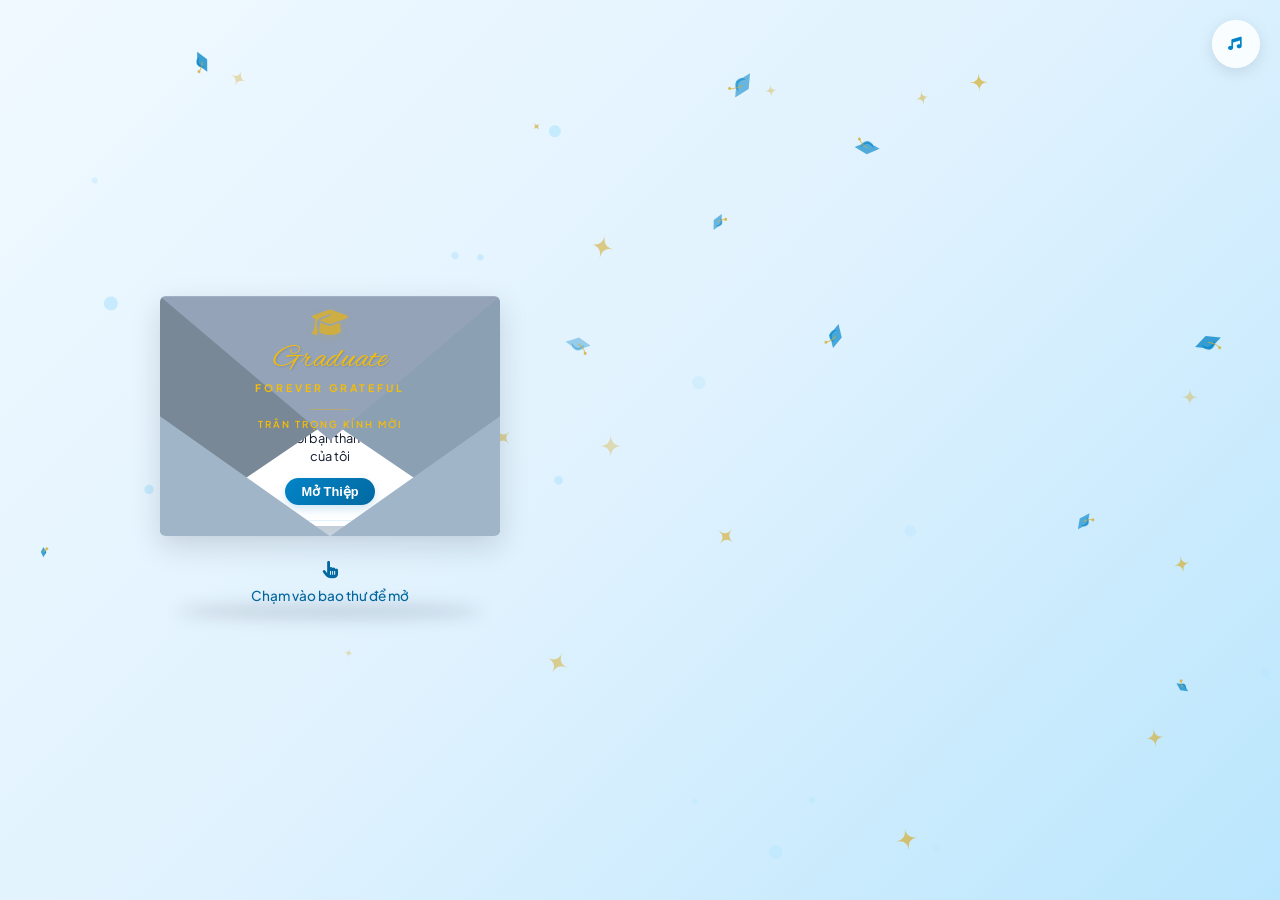
==== index.html @ 1d303fcc "cmt" ====
<!doctype html>
<html lang="vi">
  <head>
    <meta charset="UTF-8" />
    <meta name="viewport" content="width=device-width, initial-scale=1.0" />
    <title>Thiệp Mời Lễ Tốt Nghiệp Đại Học</title>
    <meta
      name="description"
      content="Thiệp mời điện tử tham dự Lễ Tốt Nghiệp Đại Học đầy sang trọng và ý nghĩa. Rất hân hạnh được đón tiếp bạn!"
    />
    <!-- Google Fonts -->
    <link rel="preconnect" href="https://fonts.googleapis.com" />
    <link rel="preconnect" href="https://fonts.gstatic.com" crossorigin />
    <link
      href="https://fonts.googleapis.com/css2?family=Playfair+Display:ital,wght@0,400..900;1,400..900&family=Plus+Jakarta+Sans:ital,wght@0,200..800;1,200..800&family=Alex+Brush&display=swap"
      rel="stylesheet"
    />
    <!-- FontAwesome for icons -->
    <link
      rel="stylesheet"
      href="https://cdnjs.cloudflare.com/ajax/libs/font-awesome/6.4.0/css/all.min.css"
    />
    <!-- Custom CSS -->
    <link rel="stylesheet" href="styles.css" />
  </head>
  <body>
    <!-- Background Canvas for Particles -->
    <canvas id="particle-canvas"></canvas>

    <!-- Background Music Synth Controller -->
    <button id="music-toggle" aria-label="Bật/Tắt âm nhạc" class="music-btn">
      <i class="fa-solid fa-music"></i>
      <span class="music-wave">
        <span></span>
        <span></span>
        <span></span>
      </span>
    </button>

    <!-- Main Container -->
    <main class="app-container">
      <!-- SECTION 1: Interactive Envelope -->
      <section id="envelope-section" class="envelope-wrapper">
        <div class="envelope-container" id="envelope">
          <div class="envelope">
            <div class="flap top-flap"></div>
            <div class="flap left-flap"></div>
            <div class="flap right-flap"></div>
            <div class="pocket"></div>

            <!-- Front Cover text visible when closed -->
            <div class="envelope-front-cover">
              <div class="front-logo">
                <i class="fa-solid fa-graduation-cap gold-accent"></i>
              </div>
              <h2 class="front-title">Graduate</h2>
              <p class="front-subtitle">FOREVER GRATEFUL</p>
              <div class="front-line"></div>
              <span class="front-invite">TRÂN TRỌNG KÍNH MỜI</span>
            </div>

            <!-- The Mini Invitation Card inside envelope -->
            <div class="letter" id="letter">
              <div class="letter-border"></div>
              <div class="letter-content">
                <div class="cap-icon-wrapper">
                  <i class="fa-solid fa-graduation-cap gold-accent"></i>
                </div>
                <h2>THƯ MỜI</h2>
                <p class="sub-title">Lễ Tốt Nghiệp Đại Học</p>
                <div class="divider">
                  <span class="dot"></span>
                  <span class="line"></span>
                  <span class="dot"></span>
                </div>
                <p class="invitee-text">
                  Trân trọng kính mời bạn tham dự lễ tốt nghiệp của tôi
                </p>
                <button class="open-card-btn" id="trigger-open-btn">
                  Mở Thiệp
                </button>
              </div>
            </div>
          </div>
          <!-- Interactive Instruction Shadow -->
          <div class="envelope-shadow"></div>
          <div class="click-instruction">
            <i class="fa-solid fa-hand-pointer"></i>
            <span>Chạm vào bao thư để mở</span>
          </div>
        </div>
      </section>

      <section id="invitation-card-section" class="card-section-hidden">
        <div class="card-container">
          <!-- Decorative Waving Sashes -->
          <!-- <canvas class="sash sash-left" id="sash-left-canvas"></canvas>
          <canvas class="sash sash-right" id="sash-right-canvas"></canvas> -->
          <!-- University Logos -->
          <div class="card-logos">
            <img
              src="image/snhu.png"
              alt="SNHU Logo"
              class="card-logo logo-left"
            />
            <img
              src="image/ulislogo.png"
              alt="ULIS Logo"
              class="card-logo logo-right"
            />
          </div>
          <!-- Floral/Gold Border Top -->
          <div class="card-top-decorator">
            <svg viewBox="0 0 100 20" class="gold-svg">
              <path
                d="M 0 10 Q 25 20, 50 10 T 100 10"
                fill="none"
                stroke="currentColor"
                stroke-width="0.5"
              />
              <path
                d="M 10 10 Q 25 0, 40 10 T 70 10"
                fill="none"
                stroke="currentColor"
                stroke-width="0.25"
              />
              <circle cx="50" cy="10" r="1.5" fill="currentColor" />
            </svg>
          </div>

          <!-- Invitation Header -->
          <header class="card-header">
            <div class="badge">GRADUATION</div>
            <h1 class="main-heading">Lễ Tốt Nghiệp</h1>
            <p class="graduation-year">Niên khóa 2021 - 2026</p>
            <div class="ornament">
              <i class="fa-solid fa-leaf left-leaf"></i>
              <i class="fa-solid fa-graduation-cap cap-center"></i>
              <i class="fa-solid fa-leaf right-leaf"></i>
            </div>
          </header>

          <!-- Graduate Info -->
          <div class="graduate-info">
            <p class="invite-label">
              Trân trọng kính mời quý khách tới dự buổi lễ tốt nghiệp của
            </p>
            <h2 class="graduate-name">Nguyễn Minh Huyền</h2>
            <p class="degree-title">
              Bachelor of Science Economics and Finance
            </p>
            <p class="university-name">Trường Đại Học Ngoại Ngữ</p>
          </div>

          <!-- Event Details (Date & Location) -->
          <div class="event-details">
            <div class="detail-block date-block">
              <div class="icon-circle">
                <i class="fa-regular fa-calendar-days"></i>
              </div>
              <h3>THỜI GIAN</h3>
              <p class="highlight-text">13:00 | Thứ Năm</p>
              <p class="date-detail">Ngày 30 tháng 07 năm 2026</p>
            </div>

            <div class="detail-divider"></div>

            <div class="detail-block venue-block">
              <div class="icon-circle">
                <i class="fa-solid fa-location-dot"></i>
              </div>
              <h3>ĐỊA ĐIỂM</h3>
              <p class="highlight-text">Hội Trường Nguyễn Văn Đạo</p>
              <p class="venue-detail">144 Xuân Thủy, Cầu Giấy, Hà Nội</p>
              <a
                href="https://www.google.com/maps/place/144+%C4%90.+Xu%C3%A2n+Th%E1%BB%A7y,+C%E1%BA%A7u+Gi%E1%BA%A5y,+H%C3%A0+N%E1%BB%99i+10000,+Vi%E1%BB%87t+Nam/@21.0373463,105.7797211,17z/data=!3m1!4b1!4m6!3m5!1s0x3135ab35545aecc5:0x8555da9df4b5483d!8m2!3d21.0373413!4d105.782296!16s%2Fg%2F11lmph4c5c?entry=ttu&g_ep=EgoyMDI2MDcxNC4wIKXMDSoASAFQAw%3D%3D"
                target="_blank"
                rel="noopener noreferrer"
                class="map-link"
              >
                <i class="fa-solid fa-map-location-dot"></i> Xem Bản Đồ
              </a>
            </div>
          </div>

          <!-- Countdown Timer -->
          <div class="countdown-container">
            <h3>SỰ KIỆN SẼ DIỄN RA TRONG</h3>
            <div class="timer" id="countdown-timer">
              <div class="timer-segment">
                <span class="number" id="days">00</span>
                <span class="label">Ngày</span>
              </div>
              <div class="timer-colon">:</div>
              <div class="timer-segment">
                <span class="number" id="hours">03</span>
                <span class="label">Giờ</span>
              </div>
              <div class="timer-colon">:</div>
              <div class="timer-segment">
                <span class="number" id="minutes">00</span>
                <span class="label">Phút</span>
              </div>
              <div class="timer-colon">:</div>
              <div class="timer-segment">
                <span class="number" id="seconds">00</span>
                <span class="label">Giây</span>
              </div>
            </div>
          </div>

          <!-- RSVP Section -->
          <div class="rsvp-section">
            <form id="rsvp-form" class="rsvp-form">
              <div class="form-group">
                <label for="guest-name"
                  >Họ và Tên của bạn <span class="required">*</span></label
                >
                <input
                  type="text"
                  id="guest-name"
                  name="name"
                  required
                  placeholder="Nhập tên của bạn..."
                />
              </div>

              <div class="form-group radio-group">
                <label>Bạn sẽ tham dự chứ?</label>
                <div class="radio-options">
                  <label class="radio-label">
                    <input type="radio" name="attendance" value="yes" checked />
                    <span class="custom-radio"></span>
                    Mình sẽ đến chung vui!
                  </label>
                  <label class="radio-label">
                    <input type="radio" name="attendance" value="no" />
                    <span class="custom-radio"></span>
                    Tiếc quá, mình không thể đến.
                  </label>
                </div>
              </div>

              <div class="form-group">
                <label for="guest-wish"
                  >Lời chúc hoặc Tin nhắn gửi đến mình</label
                >
                <textarea
                  id="guest-wish"
                  name="wish"
                  rows="3"
                  placeholder="Gửi lời chúc tốt đẹp nhất đến tân cử nhân..."
                ></textarea>
              </div>

              <button type="submit" class="submit-btn" id="submit-rsvp">
                <span>Gửi Xác Nhận</span>
                <i class="fa-solid fa-paper-plane"></i>
              </button>
            </form>

            <!-- RSVP Success Message -->
            <div class="rsvp-success-overlay" id="rsvp-success">
              <div class="success-card">
                <div class="success-icon">
                  <i class="fa-solid fa-check"></i>
                </div>
                <h3>Gửi Thành Công!</h3>
                <p>Cảm ơn bạn đã gửi xác nhận và lời chúc yêu thương.</p>
                <button id="close-success-btn" class="close-success-btn">
                  Đóng
                </button>
              </div>
            </div>
          </div>

          <!-- Guestbook / Wish Board -->
          <div class="guestbook-section">
            <div class="section-title">
              <h2>Bảng Lời Chúc</h2>
              <p>Những lời động viên, chia vui từ bạn bè và người thân</p>
            </div>

            <div class="wishes-list" id="wishes-list">
              <!-- Loaded dynamically via JS -->
              <div class="wish-item empty-state">
                <p>
                  Chưa có lời chúc nào. Hãy là người đầu tiên chúc mừng nhé!
                </p>
              </div>
            </div>
          </div>

          <!-- Footer Decorator -->
          <footer class="card-footer">
            <p>Rất hân hạnh được đón tiếp bạn!</p>
            <p class="footer-sign">Nguyễn Minh Huyền & Family</p>
            <div class="card-bottom-decorator">
              <svg viewBox="0 0 100 10" class="gold-svg">
                <path
                  d="M 0 5 Q 50 10, 100 5"
                  fill="none"
                  stroke="currentColor"
                  stroke-width="0.3"
                />
                <circle cx="50" cy="5" r="1" fill="currentColor" />
              </svg>
            </div>
          </footer>
        </div>

        <!-- Return to Envelope button -->
        <button
          class="back-to-envelope"
          id="back-to-envelope"
          aria-label="Xem lại bao thư"
        >
          <i class="fa-solid fa-envelope-open"></i> Xem bao thư
        </button>
      </section>
    </main>

    <!-- Web Audio API Synth initialization script -->
    <script src="script.js"></script>
  </body>
</html>
---- styles.css ----
/* Custom variables for theme */
:root {
  --bg-primary-grad: linear-gradient(
    135deg,
    #f0f9ff 0%,
    #e0f2fe 50%,
    #bae6fd 100%
  );
  --color-primary: #0284c7; /* Calm light blue */
  --color-primary-dark: #0369a1; /* Deeper blue */
  --color-primary-light: #e0f2fe; /* Light blue accent */
  --color-secondary: #0f172a; /* Deep navy slate for text */
  --color-text-muted: #475569; /* Slate gray */
  --color-gold: #d4af37; /* Classic Gold */
  --color-gold-light: #fef08a; /* Light Gold */
  --color-card-bg: rgba(255, 255, 255, 0.82);
  --color-glass-border: rgba(255, 255, 255, 0.6);
  --font-heading: "Playfair Display", serif;
  --font-body: "Plus Jakarta Sans", sans-serif;
  --font-accent: "Alex Brush", cursive;
  --envelope-bg: #cbd5e1;
  --envelope-flap-bg: #94a3b8;
  --envelope-left-bg: #788896;
  --envelope-right-bg: #8ba0b2;
  --envelope-pocket-bg: #a1b5c9;
  --transition-smooth: all 0.5s cubic-bezier(0.4, 0, 0.2, 1);
  --shadow-premium:
    0 20px 40px -15px rgba(15, 23, 42, 0.12), 0 0 50px rgba(2, 132, 199, 0.05);
}

/* Reset & Base Styles */
* {
  margin: 0;
  padding: 0;
  box-sizing: border-box;
}

body {
  font-family: var(--font-body);
  background: var(--bg-primary-grad);
  color: var(--color-secondary);
  min-height: 100vh;
  overflow-x: hidden;
  position: relative;
}

/* Background Canvas */
#particle-canvas {
  position: fixed;
  top: 0;
  left: 0;
  width: 100%;
  height: 100%;
  z-index: 0;
  pointer-events: none;
}

/* Background Music Toggle Button */
.music-btn {
  position: fixed;
  top: 20px;
  right: 20px;
  width: 48px;
  height: 48px;
  border-radius: 50%;
  border: 1px solid var(--color-glass-border);
  background: var(--color-card-bg);
  backdrop-filter: blur(8px);
  cursor: pointer;
  z-index: 100;
  display: flex;
  justify-content: center;
  align-items: center;
  color: var(--color-primary);
  box-shadow: 0 4px 15px rgba(0, 0, 0, 0.1);
  transition: var(--transition-smooth);
}

.music-btn:hover {
  transform: scale(1.1);
  color: var(--color-primary-dark);
  box-shadow: 0 6px 20px rgba(2, 132, 199, 0.2);
}

.music-wave {
  display: flex;
  align-items: flex-end;
  gap: 2px;
  height: 12px;
  margin-left: 4px;
}

.music-wave span {
  width: 2px;
  height: 100%;
  background-color: var(--color-primary);
  border-radius: 1px;
  animation: bounce-wave 1s ease-in-out infinite alternate;
  transform-origin: bottom;
  display: none; /* Only animate when music is playing */
}

.music-btn.playing .music-wave span {
  display: inline-block;
}

.music-btn.playing .music-wave span:nth-child(2) {
  animation-delay: 0.2s;
}

.music-btn.playing .music-wave span:nth-child(3) {
  animation-delay: 0.4s;
}

@keyframes bounce-wave {
  0% {
    transform: scaleY(0.3);
  }
  100% {
    transform: scaleY(1);
  }
}

/* App Container */
.app-container {
  position: relative;
  z-index: 10;
  width: 100%;
  min-height: 100vh;
  display: flex;
  justify-content: center;
  align-items: center;
  padding: 20px;
}

/* ========================================================
   SECTION 1: ENVELOPE STYLES
   ======================================================== */
.envelope-wrapper {
  display: flex;
  justify-content: center;
  align-items: center;
  width: 100%;
  min-height: 90vh;
  transition:
    opacity 0.8s ease,
    transform 0.8s ease;
}

.envelope-wrapper.hidden {
  opacity: 0;
  transform: scale(0.9);
  pointer-events: none;
  position: absolute;
}

.envelope-container {
  position: relative;
  cursor: pointer;
  perspective: 1000px;
}

.envelope {
  position: relative;
  width: 340px;
  height: 240px;
  background: var(--envelope-bg);
  border-radius: 6px;
  box-shadow: 0 10px 30px rgba(15, 23, 42, 0.15);
  transition: transform 0.5s ease;
  transform-style: preserve-3d;
}

/* Envelope Flaps shape with CSS clip-path */
.flap {
  position: absolute;
  width: 100%;
  height: 100%;
  top: 0;
  left: 0;
}

.top-flap {
  background: var(--envelope-flap-bg);
  clip-path: polygon(0 0, 50% 60%, 100% 0);
  transform-origin: top;
  transition:
    transform 0.6s cubic-bezier(0.4, 0, 0.2, 1),
    z-index 0.4s;
  z-index: 4;
  border-top-left-radius: 6px;
  border-top-right-radius: 6px;
}

.left-flap {
  background: var(--envelope-left-bg);
  clip-path: polygon(0 0, 52% 50%, 0 100%);
  z-index: 3;
  border-top-left-radius: 6px;
  border-bottom-left-radius: 6px;
}

.right-flap {
  background: var(--envelope-right-bg);
  clip-path: polygon(100% 0, 48% 50%, 100% 100%);
  z-index: 3;
  border-top-right-radius: 6px;
  border-bottom-right-radius: 6px;
}

.pocket {
  position: absolute;
  width: 100%;
  height: 100%;
  bottom: 0;
  left: 0;
  background: var(--envelope-pocket-bg);
  clip-path: polygon(0 50%, 50% 100%, 100% 50%, 100% 100%, 0 100%);
  z-index: 3;
  border-bottom-left-radius: 6px;
  border-bottom-right-radius: 6px;
}

/* Interactive shadow below envelope */
.envelope-shadow {
  position: absolute;
  bottom: -15px;
  left: 5%;
  width: 90%;
  height: 15px;
  background: rgba(15, 23, 42, 0.15);
  border-radius: 50%;
  filter: blur(8px);
  z-index: 1;
  transition: var(--transition-smooth);
}

/* Front Cover Details (visible when closed) */
.envelope-front-cover {
  position: absolute;
  top: -50px;
  left: 0;
  width: 100%;
  height: 100%;
  z-index: 4;
  display: flex;
  flex-direction: column;
  align-items: center;
  justify-content: center;
  padding: 20px;
  color: var(--color-gold);
  backface-visibility: hidden;
  pointer-events: none;
  transition: opacity 0.4s ease;
}

.envelope-front-cover .front-logo {
  font-size: 1.8rem;
  margin-bottom: 5px;
  opacity: 0.9;
  color: #f5bd04;
}

.envelope-front-cover .front-title {
  font-family: var(--font-accent);
  font-size: 2rem;
  font-weight: 400;
  color: #f5bd04;
  line-height: 1;
  text-shadow: 1px 1px 2px rgba(15, 23, 42, 0.15);
}

.envelope-front-cover .front-subtitle {
  font-size: 0.65rem;
  font-weight: 700;
  letter-spacing: 3px;
  margin-top: 5px;
  color: #f5bd04;
}

.envelope-front-cover .front-line {
  width: 40px;
  height: 1px;
  background-color: var(--color-gold);
  margin: 15px 0 8px;
  opacity: 0.5;
}

.envelope-front-cover .front-invite {
  font-size: 0.6rem;
  letter-spacing: 2px;
  color: #f5bd04;
  font-weight: 600;
}

/* Hover effects for closed envelope */
.envelope-container:hover .envelope {
  transform: translateY(-5px) rotateY(2deg);
}

.envelope-container:hover .envelope-shadow {
  transform: scale(0.95);
  opacity: 0.8;
}

/* Invitation letter inside envelope */
.letter {
  position: absolute;
  bottom: 10px;
  left: 4%;
  width: 92%;
  height: 90%;
  background: #ffffff;
  border-radius: 4px;
  z-index: 2;
  padding: 12px;
  box-shadow: 0 5px 15px rgba(0, 0, 0, 0.05);
  transition:
    transform 0.8s cubic-bezier(0.4, 0, 0.2, 1),
    z-index 0.5s;
  overflow: hidden;
}

.letter-border {
  position: absolute;
  top: 5px;
  left: 5px;
  right: 5px;
  bottom: 5px;
  border: 1px solid var(--color-primary-light);
  border-radius: 3px;
  pointer-events: none;
}

.letter-content {
  display: flex;
  flex-direction: column;
  align-items: center;
  text-align: center;
  height: 100%;
  justify-content: center;
  padding: 5px;
}

.cap-icon-wrapper {
  margin-bottom: 5px;
  font-size: 24px;
}

.gold-accent {
  color: var(--color-gold);
  filter: drop-shadow(0 2px 4px rgba(212, 175, 55, 0.2));
}

.letter h2 {
  font-family: var(--font-heading);
  font-size: 1.25rem;
  color: var(--color-primary-dark);
  letter-spacing: 2px;
  margin-bottom: 2px;
}

.letter .sub-title {
  font-size: 0.75rem;
  text-transform: uppercase;
  color: var(--color-text-muted);
  letter-spacing: 1px;
}

.divider {
  display: flex;
  align-items: center;
  justify-content: center;
  width: 60%;
  margin: 8px 0;
  gap: 4px;
}

.divider .dot {
  width: 4px;
  height: 4px;
  background-color: var(--color-gold);
  border-radius: 50%;
}

.divider .line {
  flex-grow: 1;
  height: 1px;
  background: linear-gradient(
    90deg,
    transparent,
    var(--color-gold),
    transparent
  );
}

.invitee-text {
  font-size: 0.8rem;
  color: var(--color-secondary);
  line-height: 1.4;
  margin-bottom: 12px;
}

.open-card-btn {
  background: linear-gradient(
    135deg,
    var(--color-primary) 0%,
    var(--color-primary-dark) 100%
  );
  color: #ffffff;
  border: none;
  padding: 6px 16px;
  border-radius: 20px;
  font-size: 0.8rem;
  font-weight: 600;
  cursor: pointer;
  box-shadow: 0 4px 10px rgba(2, 132, 199, 0.2);
  transition: var(--transition-smooth);
}

.open-card-btn:hover {
  transform: translateY(-2px);
  box-shadow: 0 6px 15px rgba(2, 132, 199, 0.35);
}

/* Click Instruction beneath envelope */
.click-instruction {
  display: flex;
  flex-direction: column;
  align-items: center;
  margin-top: 25px;
  color: var(--color-primary-dark);
  font-size: 0.85rem;
  font-weight: 500;
  gap: 8px;
  animation: bounce-float 2s infinite ease-in-out;
}

.click-instruction i {
  font-size: 1.1rem;
}

@keyframes bounce-float {
  0%,
  100% {
    transform: translateY(0);
  }
  50% {
    transform: translateY(-8px);
  }
}

/* OPENED STATE CLASSES */
.envelope-container.open .top-flap {
  transform: rotateX(180deg);
  z-index: 1;
}

.envelope-container.open .envelope-front-cover {
  opacity: 0;
  pointer-events: none;
}

.envelope-container.open .letter {
  transform: translateY(-130px);
  z-index: 5;
  box-shadow: 0 15px 35px rgba(15, 23, 42, 0.2);
}

/* ========================================================
   SECTION 2: MAIN INVITATION CARD STYLES
   ======================================================== */
.card-section-hidden {
  opacity: 0;
  transform: translateY(40px);
  pointer-events: none;
  max-height: 0;
  overflow: hidden;
  transition:
    opacity 1s cubic-bezier(0.4, 0, 0.2, 1),
    transform 1s cubic-bezier(0.4, 0, 0.2, 1);
  width: 100%;
}

.card-section-active {
  opacity: 1;
  transform: translateY(0);
  pointer-events: auto;
  max-height: 10000px; /* high enough for scrolling content */
  display: flex;
  flex-direction: column;
  align-items: center;
  width: 100%;
  padding: 40px 0;
}

.card-container {
  width: 100%;
  max-width: 680px;
  background: var(--color-card-bg);
  border: 1px solid var(--color-glass-border);
  backdrop-filter: blur(20px) saturate(180%);
  -webkit-backdrop-filter: blur(20px) saturate(180%);
  border-radius: 20px;
  box-shadow: var(--shadow-premium);
  padding: 50px 40px;
  position: relative;
  overflow: visible; /* Changed to visible so sashes can hang outside */
  margin-bottom: 30px;
}

/* Decorative Waving Sashes (HTML5 Canvas) */
.sash {
  position: absolute;
  top: 40px;
  width: 110px;
  height: 520px;
  pointer-events: none;
  z-index: 5;
  opacity: 0.98;
  filter: drop-shadow(0 12px 25px rgba(15, 23, 42, 0.18));
  transition:
    transform 0.5s ease,
    filter 0.5s ease;
}

.sash-left {
  left: -125px; /* Pushed completely outside on desktop */
}

.sash-right {
  right: -125px; /* Pushed completely outside on desktop */
}

/* Hover effects */
.card-container:hover .sash {
  filter: drop-shadow(0 18px 35px rgba(15, 23, 42, 0.28));
}

.card-container:hover .sash-left {
  transform: translateY(-5px) rotate(1deg);
}

.card-container:hover .sash-right {
  transform: translateY(-5px) rotate(-1deg);
}

/* University Logos in Corners */
.card-logos {
  position: absolute;
  top: 25px;
  left: 25px;
  right: 25px;
  display: flex;
  justify-content: space-between;
  pointer-events: none;
  z-index: 4;
}

.card-logo {
  height: 48px;
  width: auto;
  object-fit: contain;
  opacity: 0.9;
  filter: drop-shadow(0 2px 4px rgba(15, 23, 42, 0.08));
  transition: transform 0.3s ease, opacity 0.3s ease;
}

.card-container:hover .card-logo {
  opacity: 1;
  transform: scale(1.05);
}

.card-top-decorator {
  display: flex;
  justify-content: center;
  color: var(--color-gold);
  margin-bottom: 20px;
}

.gold-svg {
  width: 150px;
  opacity: 0.8;
}

/* Card Header */
.card-header {
  text-align: center;
  margin-bottom: 35px;
}

.badge {
  display: inline-block;
  font-size: 0.75rem;
  font-weight: 700;
  letter-spacing: 3px;
  color: var(--color-primary-dark);
  border: 1px solid var(--color-primary-light);
  background: rgba(2, 132, 199, 0.05);
  padding: 4px 12px;
  border-radius: 12px;
  margin-bottom: 15px;
  text-transform: uppercase;
}

.main-heading {
  font-family: var(--font-heading);
  font-size: clamp(2rem, 7vw, 3rem);
  color: var(--color-secondary);
  font-weight: 800;
  line-height: 1.15;
  margin-bottom: 5px;
  background: linear-gradient(
    to right,
    var(--color-secondary),
    var(--color-primary-dark)
  );
  -webkit-background-clip: text;
  -webkit-text-fill-color: transparent;
}

.graduation-year {
  font-size: 0.95rem;
  font-weight: 500;
  color: var(--color-text-muted);
  letter-spacing: 4px;
  text-transform: uppercase;
}

.ornament {
  display: flex;
  align-items: center;
  justify-content: center;
  gap: 15px;
  margin-top: 15px;
  color: var(--color-gold);
}

.ornament i {
  font-size: 0.9rem;
}

.ornament .cap-center {
  font-size: 1.4rem;
  transform: rotate(-10deg);
  animation: gentle-tilt 4s infinite ease-in-out;
}

@keyframes gentle-tilt {
  0%,
  100% {
    transform: rotate(-10deg) scale(1);
  }
  50% {
    transform: rotate(10deg) scale(1.1);
  }
}

.ornament .left-leaf {
  transform: scaleX(-1);
}

/* Graduate Info */
.graduate-info {
  text-align: center;
  margin-bottom: 40px;
}

.invite-label {
  font-size: 0.9rem;
  font-style: italic;
  color: var(--color-text-muted);
  margin-bottom: 12px;
}

.graduate-name {
  font-family: var(--font-accent);
  font-size: clamp(2.4rem, 9.5vw, 4.2rem);
  color: var(--color-primary-dark);
  font-weight: 400;
  line-height: 1;
  margin-bottom: 10px;
  text-shadow:
    1px 1px 0px rgba(255, 255, 255, 0.8),
    2px 2px 5px rgba(2, 132, 199, 0.1);
}

.degree-title {
  font-size: 1.15rem;
  font-weight: 700;
  letter-spacing: 1px;
  color: var(--color-secondary);
  text-transform: uppercase;
  margin-bottom: 4px;
}

.university-name {
  font-size: 0.95rem;
  color: var(--color-text-muted);
  font-weight: 500;
}

/* Event Details (Grid) */
.event-details {
  display: grid;
  grid-template-columns: 1fr 1px 1fr;
  gap: 20px;
  background: rgba(255, 255, 255, 0.4);
  border: 1px solid rgba(255, 255, 255, 0.3);
  border-radius: 16px;
  padding: 30px 20px;
  margin-bottom: 40px;
  box-shadow: inset 0 2px 4px rgba(255, 255, 255, 0.4);
}

.detail-block {
  display: flex;
  flex-direction: column;
  align-items: center;
  text-align: center;
}

.icon-circle {
  width: 48px;
  height: 48px;
  border-radius: 50%;
  background: var(--color-primary-light);
  color: var(--color-primary-dark);
  display: flex;
  justify-content: center;
  align-items: center;
  font-size: 1.25rem;
  margin-bottom: 15px;
  box-shadow: 0 4px 10px rgba(2, 132, 199, 0.08);
}

.detail-block h3 {
  font-size: 0.75rem;
  font-weight: 700;
  letter-spacing: 2px;
  color: var(--color-text-muted);
  margin-bottom: 10px;
}

.detail-block .highlight-text {
  font-family: var(--font-heading);
  font-size: 1.25rem;
  font-weight: 700;
  color: var(--color-secondary);
  margin-bottom: 4px;
}

.detail-block .date-detail,
.detail-block .venue-detail {
  font-size: 0.85rem;
  color: var(--color-text-muted);
  line-height: 1.4;
}

.detail-divider {
  background-color: var(--color-glass-border);
  width: 100%;
  height: 100%;
}

.map-link {
  margin-top: 12px;
  display: inline-flex;
  align-items: center;
  gap: 6px;
  font-size: 0.8rem;
  font-weight: 600;
  color: var(--color-primary-dark);
  text-decoration: none;
  background: rgba(2, 132, 199, 0.08);
  padding: 6px 14px;
  border-radius: 20px;
  transition: var(--transition-smooth);
}

.map-link:hover {
  background: var(--color-primary);
  color: #ffffff;
  transform: translateY(-1px);
}

/* Countdown Timer */
.countdown-container {
  text-align: center;
  background: linear-gradient(
    135deg,
    rgba(2, 132, 199, 0.04) 0%,
    rgba(2, 132, 199, 0.08) 100%
  );
  border: 1px solid rgba(2, 132, 199, 0.1);
  border-radius: 16px;
  padding: 25px 20px;
  margin-bottom: 40px;
}

.countdown-container h3 {
  font-size: 0.75rem;
  font-weight: 700;
  letter-spacing: 2px;
  color: var(--color-primary-dark);
  margin-bottom: 15px;
}

.timer {
  display: flex;
  justify-content: center;
  align-items: center;
  gap: 12px;
}

.timer-segment {
  display: flex;
  flex-direction: column;
  align-items: center;
  min-width: 60px;
}

.timer-segment .number {
  font-family: var(--font-heading);
  font-size: 2rem;
  font-weight: 800;
  color: var(--color-secondary);
  line-height: 1;
  margin-bottom: 6px;
}

.timer-segment .label {
  font-size: 0.7rem;
  font-weight: 600;
  text-transform: uppercase;
  color: var(--color-text-muted);
  letter-spacing: 1px;
}

.timer-colon {
  font-family: var(--font-heading);
  font-size: 1.5rem;
  font-weight: 800;
  color: var(--color-gold);
  transform: translateY(-8px);
}

/* Sections Divider title */
.section-title {
  text-align: center;
  margin-bottom: 25px;
}

.section-title h2 {
  font-family: var(--font-heading);
  font-size: 1.6rem;
  color: var(--color-secondary);
  font-weight: 700;
  margin-bottom: 6px;
}

.section-title p {
  font-size: 0.85rem;
  color: var(--color-text-muted);
}

/* RSVP Section & Form */
.rsvp-section {
  background: rgba(255, 255, 255, 0.5);
  border: 1px solid rgba(255, 255, 255, 0.4);
  border-radius: 16px;
  padding: 30px;
  margin-bottom: 40px;
  position: relative;
}

.rsvp-form .form-group {
  margin-bottom: 20px;
}

.rsvp-form label {
  display: block;
  font-size: 0.85rem;
  font-weight: 600;
  color: var(--color-secondary);
  margin-bottom: 8px;
}

.rsvp-form label .required {
  color: #ef4444;
}

.rsvp-form input[type="text"],
.rsvp-form textarea {
  width: 100%;
  padding: 12px 16px;
  border: 1px solid rgba(15, 23, 42, 0.15);
  border-radius: 10px;
  background: rgba(255, 255, 255, 0.8);
  font-family: var(--font-body);
  font-size: 0.9rem;
  color: var(--color-secondary);
  outline: none;
  transition: var(--transition-smooth);
}

.rsvp-form input[type="text"]:focus,
.rsvp-form textarea:focus {
  border-color: var(--color-primary);
  background: #ffffff;
  box-shadow: 0 0 0 3px rgba(2, 132, 199, 0.12);
}

.radio-group {
  background: rgba(255, 255, 255, 0.3);
  padding: 15px;
  border-radius: 10px;
  border: 1px dashed rgba(15, 23, 42, 0.1);
}

.radio-options {
  display: flex;
  flex-direction: column;
  gap: 12px;
  margin-top: 8px;
}

.radio-label {
  display: flex;
  align-items: center;
  cursor: pointer;
  font-weight: 500 !important;
  position: relative;
  user-select: none;
}

.radio-label input {
  position: absolute;
  opacity: 0;
  cursor: pointer;
}

.custom-radio {
  height: 18px;
  width: 18px;
  background-color: #ffffff;
  border: 2px solid rgba(15, 23, 42, 0.2);
  border-radius: 50%;
  margin-right: 10px;
  display: inline-block;
  position: relative;
  transition: var(--transition-smooth);
}

.radio-label:hover input ~ .custom-radio {
  border-color: var(--color-primary);
}

.radio-label input:checked ~ .custom-radio {
  background-color: var(--color-primary);
  border-color: var(--color-primary);
}

.custom-radio:after {
  content: "";
  position: absolute;
  display: none;
  top: 4px;
  left: 4px;
  width: 6px;
  height: 6px;
  border-radius: 50%;
  background: white;
}

.radio-label input:checked ~ .custom-radio:after {
  display: block;
}

.submit-btn {
  width: 100%;
  background: linear-gradient(
    135deg,
    var(--color-primary) 0%,
    var(--color-primary-dark) 100%
  );
  color: #ffffff;
  border: none;
  padding: 14px;
  border-radius: 10px;
  font-size: 0.95rem;
  font-weight: 700;
  cursor: pointer;
  display: flex;
  justify-content: center;
  align-items: center;
  gap: 10px;
  box-shadow: 0 4px 15px rgba(2, 132, 199, 0.2);
  transition: var(--transition-smooth);
}

.submit-btn:hover {
  transform: translateY(-2px);
  box-shadow: 0 6px 20px rgba(2, 132, 199, 0.35);
}

.submit-btn:active {
  transform: translateY(0);
}

/* Success Overlay in RSVP */
.rsvp-success-overlay {
  position: absolute;
  top: 0;
  left: 0;
  width: 100%;
  height: 100%;
  background: rgba(255, 255, 255, 0.95);
  border-radius: 16px;
  display: flex;
  justify-content: center;
  align-items: center;
  opacity: 0;
  pointer-events: none;
  z-index: 10;
  transition: opacity 0.4s ease;
}

.rsvp-success-overlay.show {
  opacity: 1;
  pointer-events: auto;
}

.success-card {
  text-align: center;
  padding: 20px;
  max-width: 80%;
  transform: scale(0.8);
  transition: transform 0.4s cubic-bezier(0.34, 1.56, 0.64, 1);
}

.rsvp-success-overlay.show .success-card {
  transform: scale(1);
}

.success-icon {
  width: 60px;
  height: 60px;
  background-color: #22c55e;
  color: white;
  border-radius: 50%;
  display: flex;
  justify-content: center;
  align-items: center;
  font-size: 1.8rem;
  margin: 0 auto 20px;
  box-shadow: 0 8px 20px rgba(34, 197, 94, 0.3);
  animation: scale-bounce 0.5s ease-out;
}

@keyframes scale-bounce {
  0% {
    transform: scale(0);
  }
  70% {
    transform: scale(1.1);
  }
  100% {
    transform: scale(1);
  }
}

.success-card h3 {
  font-family: var(--font-heading);
  font-size: 1.4rem;
  color: var(--color-secondary);
  margin-bottom: 8px;
}

.success-card p {
  font-size: 0.9rem;
  color: var(--color-text-muted);
  margin-bottom: 20px;
}

.close-success-btn {
  background: var(--color-primary-light);
  color: var(--color-primary-dark);
  border: none;
  padding: 8px 20px;
  border-radius: 20px;
  font-weight: 600;
  cursor: pointer;
  transition: var(--transition-smooth);
}

.close-success-btn:hover {
  background: var(--color-primary);
  color: white;
}

/* Guestbook Section */
.guestbook-section {
  background: rgba(255, 255, 255, 0.4);
  border: 1px solid rgba(255, 255, 255, 0.3);
  border-radius: 16px;
  padding: 30px 20px;
  margin-bottom: 30px;
}

.wishes-list {
  display: flex;
  flex-direction: column;
  gap: 15px;
  max-height: 400px;
  overflow-y: auto;
  padding-right: 8px;
}

/* Customize Wish list scrollbar */
.wishes-list::-webkit-scrollbar {
  width: 6px;
}

.wishes-list::-webkit-scrollbar-track {
  background: rgba(2, 132, 199, 0.05);
  border-radius: 3px;
}

.wishes-list::-webkit-scrollbar-thumb {
  background: rgba(2, 132, 199, 0.2);
  border-radius: 3px;
}

.wishes-list::-webkit-scrollbar-thumb:hover {
  background: rgba(2, 132, 199, 0.4);
}

.wish-item {
  background: #ffffff;
  border-left: 4px solid var(--color-primary);
  border-radius: 8px;
  padding: 16px;
  box-shadow: 0 4px 10px rgba(0, 0, 0, 0.02);
  animation: slide-up 0.5s ease-out;
}

@keyframes slide-up {
  0% {
    opacity: 0;
    transform: translateY(10px);
  }
  100% {
    opacity: 1;
    transform: translateY(0);
  }
}

.wish-item.empty-state {
  border-left: none;
  background: transparent;
  text-align: center;
  color: var(--color-text-muted);
  font-style: italic;
  box-shadow: none;
}

.wish-header {
  display: flex;
  justify-content: space-between;
  align-items: center;
  margin-bottom: 8px;
}

.wish-name {
  font-weight: 700;
  color: var(--color-secondary);
  font-size: 0.9rem;
}

.wish-status {
  font-size: 0.7rem;
  font-weight: 600;
  padding: 2px 8px;
  border-radius: 10px;
  text-transform: uppercase;
}

.wish-status.attending {
  background-color: rgba(34, 197, 94, 0.1);
  color: #16a34a;
}

.wish-status.declining {
  background-color: rgba(239, 68, 68, 0.1);
  color: #dc2626;
}

.wish-text {
  font-size: 0.85rem;
  color: var(--color-text-muted);
  line-height: 1.4;
  word-break: break-word;
}

/* Card Footer */
.card-footer {
  text-align: center;
  margin-top: 40px;
  color: var(--color-text-muted);
  font-size: 0.95rem;
}

.footer-sign {
  font-family: var(--font-accent);
  font-size: 2.2rem;
  color: var(--color-primary-dark);
  margin: 10px 0 20px;
}

/* Back to envelope button at the bottom */
.back-to-envelope {
  background: var(--color-card-bg);
  border: 1px solid var(--color-glass-border);
  backdrop-filter: blur(8px);
  color: var(--color-primary-dark);
  padding: 10px 20px;
  border-radius: 30px;
  font-size: 0.85rem;
  font-weight: 600;
  cursor: pointer;
  box-shadow: 0 4px 15px rgba(0, 0, 0, 0.05);
  display: flex;
  align-items: center;
  gap: 8px;
  transition: var(--transition-smooth);
}

.back-to-envelope:hover {
  background: var(--color-primary-light);
  transform: translateY(-2px);
  box-shadow: 0 6px 20px rgba(2, 132, 199, 0.15);
}

/* ========================================================
   RESPONSIVE LAYOUTS
   ======================================================== */
/* Tablet view adjustment */
@media (max-width: 768px) {
  .card-container {
    padding: 40px 30px;
  }
  .event-details {
    gap: 15px;
    padding: 25px 15px;
  }
  /* Sash positioning for tablet - slightly overlaying card edges */
  .sash {
    width: 80px;
    height: 450px;
  }
  .sash-left {
    left: -15px;
  }
  .sash-right {
    right: -15px;
  }
}

/* Mobile landscape and general mobile screen adjustment */
@media (max-width: 600px) {
  .app-container {
    padding: 15px;
  }

  .envelope {
    width: 290px;
    height: 200px;
  }

  .envelope-container.open .letter {
    transform: translateY(-100px);
  }

  .letter h2 {
    font-size: 1.1rem;
  }

  .letter-content p {
    font-size: 0.75rem;
  }

  .card-container {
    padding: 30px 15px;
    border-radius: 16px;
  }

  .degree-title {
    font-size: 0.95rem;
  }

  .event-details {
    grid-template-columns: 1fr;
    gap: 20px;
    padding: 20px 15px;
  }

  .detail-divider {
    width: 60%;
    height: 1px;
    margin: 0 auto;
    background-color: rgba(15, 23, 42, 0.1);
  }

  .timer {
    gap: 6px;
  }

  .timer-segment {
    min-width: 48px;
  }

  .timer-segment .number {
    font-size: 1.6rem;
  }

  .timer-colon {
    font-size: 1.1rem;
    transform: translateY(-6px);
  }

  .rsvp-section {
    padding: 20px 15px;
    border-radius: 12px;
  }

  .guestbook-section {
    padding: 20px 15px;
    border-radius: 12px;
  }

  .success-card {
    max-width: 100%;
    padding: 10px;
  }

  /* Sash responsive adjustments for mobile */
  .sash {
    width: 45px;
    z-index: 1; /* Place behind card content so text is readable */
    opacity: 0.45; /* Soften colors so contrast remains high */
    filter: drop-shadow(0 4px 8px rgba(0, 0, 0, 0.1));
  }

  .sash-left {
    left: 0;
  }

  .sash-right {
    right: 0;
  }

  /* Logos on mobile */
  .card-logo {
    height: 35px;
  }

  .card-logos {
    top: 15px;
    left: 15px;
    right: 15px;
  }
}

/* Small mobile devices (iPhone SE, etc.) */
@media (max-width: 375px) {
  .envelope {
    width: 260px;
    height: 180px;
  }

  .envelope-container.open .letter {
    transform: translateY(-80px);
  }

  .letter h2 {
    font-size: 0.95rem;
  }

  .letter .sub-title {
    font-size: 0.65rem;
  }

  .open-card-btn {
    padding: 5px 12px;
    font-size: 0.75rem;
  }

  .card-container {
    padding: 25px 12px;
  }

  .timer-segment {
    min-width: 40px;
  }

  .timer-segment .number {
    font-size: 1.3rem;
  }

  .timer-segment .label {
    font-size: 0.6rem;
  }

  .timer-colon {
    font-size: 1rem;
    transform: translateY(-4px);
  }

  .rsvp-form input[type="text"],
  .rsvp-form textarea {
    padding: 10px 12px;
    font-size: 0.85rem;
  }

  .radio-label {
    font-size: 0.8rem;
  }

  /* Extra small screens sash size */
  .sash {
    width: 35px;
    opacity: 0.35;
  }

  /* Logos on extra small mobile */
  .card-logo {
    height: 28px;
  }

  .card-logos {
    top: 12px;
    left: 12px;
    right: 12px;
  }
}
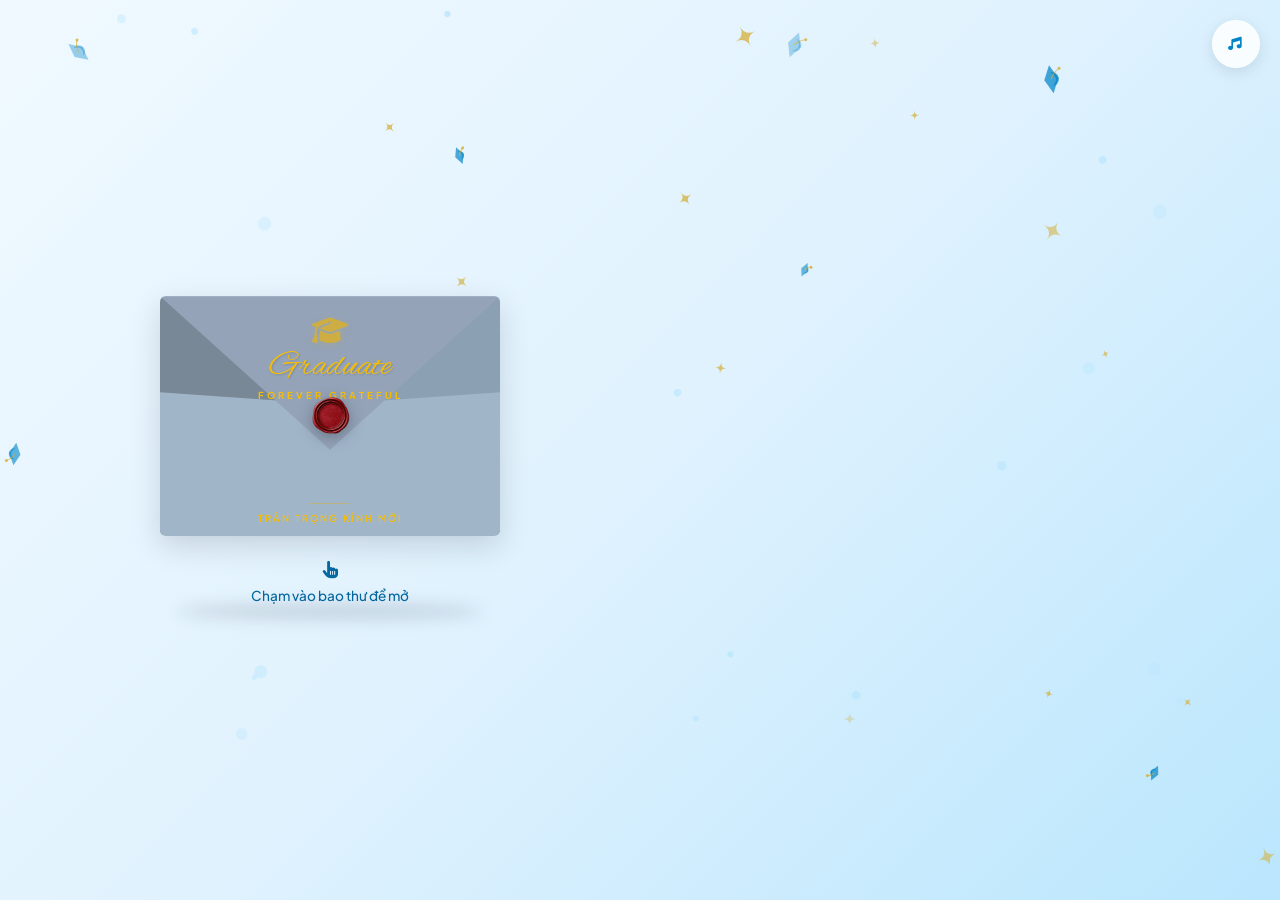
==== commit 870bd969: "cmt" ====
--- a/index.html
+++ b/index.html
@@ -48,15 +48,24 @@
             <div class="flap right-flap"></div>
             <div class="pocket"></div>
 
+            <!-- The Stamp sealing the envelope -->
+            <div class="envelope-stamp" id="envelope-stamp" role="button" aria-label="Mở phong thư">
+              <img src="image/stamp.png" alt="Wax Seal Stamp" />
+            </div>
+
             <!-- Front Cover text visible when closed -->
             <div class="envelope-front-cover">
-              <div class="front-logo">
-                <i class="fa-solid fa-graduation-cap gold-accent"></i>
-              </div>
-              <h2 class="front-title">Graduate</h2>
-              <p class="front-subtitle">FOREVER GRATEFUL</p>
-              <div class="front-line"></div>
-              <span class="front-invite">TRÂN TRỌNG KÍNH MỜI</span>
+              <div class="front-header">
+                <div class="front-logo">
+                  <i class="fa-solid fa-graduation-cap gold-accent"></i>
+                </div>
+                <h2 class="front-title">Graduate</h2>
+                <p class="front-subtitle">FOREVER GRATEFUL</p>
+              </div>
+              <div class="front-footer">
+                <div class="front-line"></div>
+                <span class="front-invite">TRÂN TRỌNG KÍNH MỜI</span>
+              </div>
             </div>
 
             <!-- The Mini Invitation Card inside envelope -->
--- a/styles.css
+++ b/styles.css
@@ -182,7 +182,7 @@
 
 .top-flap {
   background: var(--envelope-flap-bg);
-  clip-path: polygon(0 0, 50% 60%, 100% 0);
+  clip-path: polygon(0 0, 50% 64%, 100% 0);
   transform-origin: top;
   transition:
     transform 0.6s cubic-bezier(0.4, 0, 0.2, 1),
@@ -215,7 +215,7 @@
   bottom: 0;
   left: 0;
   background: var(--envelope-pocket-bg);
-  clip-path: polygon(0 50%, 50% 100%, 100% 50%, 100% 100%, 0 100%);
+  clip-path: polygon(0 40%, 50% 45%, 100% 40%, 100% 100%, 0 100%);
   z-index: 3;
   border-bottom-left-radius: 6px;
   border-bottom-right-radius: 6px;
@@ -238,32 +238,35 @@
 /* Front Cover Details (visible when closed) */
 .envelope-front-cover {
   position: absolute;
-  top: -50px;
+  top: 0;
   left: 0;
   width: 100%;
   height: 100%;
   z-index: 4;
-  display: flex;
-  flex-direction: column;
-  align-items: center;
-  justify-content: center;
-  padding: 20px;
-  color: var(--color-gold);
-  backface-visibility: hidden;
   pointer-events: none;
   transition: opacity 0.4s ease;
 }
 
+.envelope-front-cover .front-header {
+  position: absolute;
+  top: 15px;
+  left: 0;
+  width: 100%;
+  display: flex;
+  flex-direction: column;
+  align-items: center;
+}
+
 .envelope-front-cover .front-logo {
   font-size: 1.8rem;
-  margin-bottom: 5px;
+  margin-bottom: 3px;
   opacity: 0.9;
   color: #f5bd04;
 }
 
 .envelope-front-cover .front-title {
   font-family: var(--font-accent);
-  font-size: 2rem;
+  font-size: 2.2rem;
   font-weight: 400;
   color: #f5bd04;
   line-height: 1;
@@ -271,18 +274,28 @@
 }
 
 .envelope-front-cover .front-subtitle {
-  font-size: 0.65rem;
+  font-size: 0.6rem;
   font-weight: 700;
   letter-spacing: 3px;
-  margin-top: 5px;
+  margin-top: 4px;
   color: #f5bd04;
+}
+
+.envelope-front-cover .front-footer {
+  position: absolute;
+  bottom: 12px;
+  left: 0;
+  width: 100%;
+  display: flex;
+  flex-direction: column;
+  align-items: center;
 }
 
 .envelope-front-cover .front-line {
   width: 40px;
   height: 1px;
   background-color: var(--color-gold);
-  margin: 15px 0 8px;
+  margin: 5px 0 8px;
   opacity: 0.5;
 }
 
@@ -291,6 +304,41 @@
   letter-spacing: 2px;
   color: #f5bd04;
   font-weight: 600;
+}
+
+/* WAX SEAL STAMP STYLES */
+.envelope-stamp {
+  position: absolute;
+  top: 50%;
+  left: 50%;
+  transform: translate(-50%, -50%) scale(1);
+  width: 80px;
+  height: 80px;
+  z-index: 6; /* On top of everything on the envelope */
+  cursor: pointer;
+  filter: drop-shadow(0 4px 8px rgba(10, 17, 28, 0.3));
+  transition: transform 0.4s cubic-bezier(0.34, 1.56, 0.64, 1), opacity 0.4s ease;
+}
+
+.envelope-stamp img {
+  width: 100%;
+  height: 100%;
+  object-fit: contain;
+}
+
+.envelope-stamp:hover {
+  transform: translate(-50%, -50%) scale(1.1) rotate(5deg);
+  filter: drop-shadow(0 6px 12px rgba(10, 17, 28, 0.4));
+}
+
+.envelope-stamp:active {
+  transform: translate(-50%, -50%) scale(0.95);
+}
+
+.envelope-container.open .envelope-stamp {
+  transform: translate(-50%, -50%) scale(0.5);
+  opacity: 0;
+  pointer-events: none;
 }
 
 /* Hover effects for closed envelope */
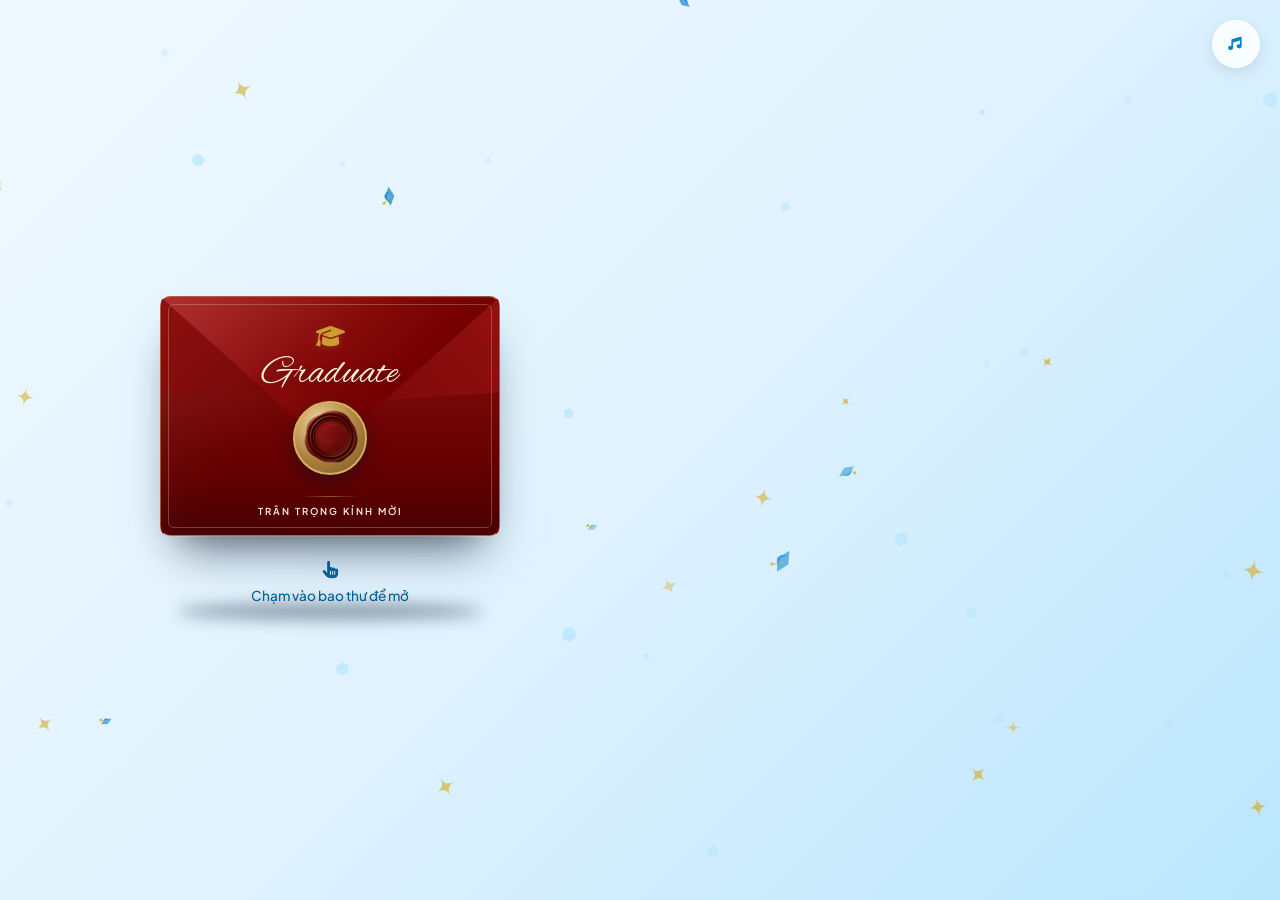
==== commit 6bf263a7: "cmt" ====
--- a/index.html
+++ b/index.html
@@ -49,7 +49,12 @@
             <div class="pocket"></div>
 
             <!-- The Stamp sealing the envelope -->
-            <div class="envelope-stamp" id="envelope-stamp" role="button" aria-label="Mở phong thư">
+            <div
+              class="envelope-stamp"
+              id="envelope-stamp"
+              role="button"
+              aria-label="Mở phong thư"
+            >
               <img src="image/stamp.png" alt="Wax Seal Stamp" />
             </div>
 
@@ -60,7 +65,7 @@
                   <i class="fa-solid fa-graduation-cap gold-accent"></i>
                 </div>
                 <h2 class="front-title">Graduate</h2>
-                <p class="front-subtitle">FOREVER GRATEFUL</p>
+                <!-- <p class="front-subtitle">FOREVER GRATEFUL</p> -->
               </div>
               <div class="front-footer">
                 <div class="front-line"></div>
--- a/styles.css
+++ b/styles.css
@@ -18,14 +18,21 @@
   --font-heading: "Playfair Display", serif;
   --font-body: "Plus Jakarta Sans", sans-serif;
   --font-accent: "Alex Brush", cursive;
-  --envelope-bg: #cbd5e1;
-  --envelope-flap-bg: #94a3b8;
-  --envelope-left-bg: #788896;
-  --envelope-right-bg: #8ba0b2;
-  --envelope-pocket-bg: #a1b5c9;
+  /* Burgundy stationery palette — used by the envelope only. */
+  --envelope-bg: #8b0000;
+  --envelope-flap-bg: #740000;
+  --envelope-left-bg: #590000;
+  --envelope-right-bg: #680000;
+  --envelope-pocket-bg: #650000;
+  --envelope-gold: #d6af57;
+  --envelope-cream: #fff5dc;
   --transition-smooth: all 0.5s cubic-bezier(0.4, 0, 0.2, 1);
   --shadow-premium:
     0 20px 40px -15px rgba(15, 23, 42, 0.12), 0 0 50px rgba(2, 132, 199, 0.05);
+
+  --envelope-bg-color: #8b0000;
+  --envelope-accent-color: #d4af37; /* Gold / Vàng Kim */
+  --envelope-text-color: #f5f5dc; /* Beige / Màu be nhạt */
 }
 
 /* Reset & Base Styles */
@@ -161,14 +168,36 @@
 }
 
 .envelope {
+  --letter-lift: -130px;
   position: relative;
   width: 340px;
   height: 240px;
   background: var(--envelope-bg);
-  border-radius: 6px;
-  box-shadow: 0 10px 30px rgba(15, 23, 42, 0.15);
+  border-radius: 10px;
+  border: 1px solid rgba(221, 193, 126, 0.48);
+  background:
+    radial-gradient(
+      circle at 78% 15%,
+      rgba(255, 188, 144, 0.15),
+      transparent 35%
+    ),
+    linear-gradient(135deg, #a31313 0%, var(--envelope-bg) 52%, #460000 100%);
+  box-shadow:
+    0 28px 45px -20px rgba(5, 19, 35, 0.7),
+    inset 0 1px 0 rgba(255, 255, 255, 0.13);
   transition: transform 0.5s ease;
   transform-style: preserve-3d;
+}
+
+.envelope::before {
+  content: "";
+  position: absolute;
+  inset: 7px;
+  z-index: 5;
+  border: 1px solid rgba(221, 193, 126, 0.42);
+  border-radius: 6px;
+  pointer-events: none;
+  opacity: 0.82;
 }
 
 /* Envelope Flaps shape with CSS clip-path */
@@ -181,19 +210,24 @@
 }
 
 .top-flap {
-  background: var(--envelope-flap-bg);
+  background:
+    linear-gradient(145deg, rgba(255, 255, 255, 0.09), transparent 36%),
+    linear-gradient(135deg, #a71c1c, var(--envelope-flap-bg) 58%, #4d0000);
   clip-path: polygon(0 0, 50% 64%, 100% 0);
   transform-origin: top;
+  transform-style: preserve-3d;
+  backface-visibility: hidden;
   transition:
-    transform 0.6s cubic-bezier(0.4, 0, 0.2, 1),
-    z-index 0.4s;
+    transform 0.78s cubic-bezier(0.22, 0.8, 0.2, 1),
+    z-index 0s linear 0.38s;
   z-index: 4;
-  border-top-left-radius: 6px;
-  border-top-right-radius: 6px;
+  border-top-left-radius: 10px;
+  border-top-right-radius: 10px;
+  filter: drop-shadow(0 2px 2px rgba(3, 16, 29, 0.26));
 }
 
 .left-flap {
-  background: var(--envelope-left-bg);
+  background: linear-gradient(135deg, #8f1010, var(--envelope-left-bg) 80%);
   clip-path: polygon(0 0, 52% 50%, 0 100%);
   z-index: 3;
   border-top-left-radius: 6px;
@@ -201,7 +235,7 @@
 }
 
 .right-flap {
-  background: var(--envelope-right-bg);
+  background: linear-gradient(225deg, #941111, var(--envelope-right-bg) 80%);
   clip-path: polygon(100% 0, 48% 50%, 100% 100%);
   z-index: 3;
   border-top-right-radius: 6px;
@@ -214,11 +248,14 @@
   height: 100%;
   bottom: 0;
   left: 0;
-  background: var(--envelope-pocket-bg);
+  background:
+    linear-gradient(125deg, rgba(255, 255, 255, 0.07), transparent 38%),
+    linear-gradient(180deg, #8f1010, var(--envelope-pocket-bg) 72%, #480000);
   clip-path: polygon(0 40%, 50% 45%, 100% 40%, 100% 100%, 0 100%);
   z-index: 3;
-  border-bottom-left-radius: 6px;
-  border-bottom-right-radius: 6px;
+  border-bottom-left-radius: 10px;
+  border-bottom-right-radius: 10px;
+  box-shadow: inset 0 1px 0 rgba(221, 193, 126, 0.18);
 }
 
 /* Interactive shadow below envelope */
@@ -228,7 +265,7 @@
   left: 5%;
   width: 90%;
   height: 15px;
-  background: rgba(15, 23, 42, 0.15);
+  background: rgba(4, 18, 34, 0.43);
   border-radius: 50%;
   filter: blur(8px);
   z-index: 1;
@@ -249,7 +286,7 @@
 
 .envelope-front-cover .front-header {
   position: absolute;
-  top: 15px;
+  top: 24px;
   left: 0;
   width: 100%;
   display: flex;
@@ -258,32 +295,32 @@
 }
 
 .envelope-front-cover .front-logo {
-  font-size: 1.8rem;
-  margin-bottom: 3px;
+  font-size: 1.45rem;
+  margin-bottom: 5px;
   opacity: 0.9;
-  color: #f5bd04;
+  color: var(--envelope-gold);
 }
 
 .envelope-front-cover .front-title {
   font-family: var(--font-accent);
-  font-size: 2.2rem;
+  font-size: 2.45rem;
   font-weight: 400;
-  color: #f5bd04;
+  color: var(--envelope-cream);
   line-height: 1;
-  text-shadow: 1px 1px 2px rgba(15, 23, 42, 0.15);
+  text-shadow: 0 2px 10px rgba(0, 0, 0, 0.32);
 }
 
 .envelope-front-cover .front-subtitle {
   font-size: 0.6rem;
   font-weight: 700;
-  letter-spacing: 3px;
+  letter-spacing: 3.6px;
   margin-top: 4px;
-  color: #f5bd04;
+  color: var(--envelope-gold);
 }
 
 .envelope-front-cover .front-footer {
   position: absolute;
-  bottom: 12px;
+  bottom: 18px;
   left: 0;
   width: 100%;
   display: flex;
@@ -292,9 +329,14 @@
 }
 
 .envelope-front-cover .front-line {
-  width: 40px;
+  width: 58px;
   height: 1px;
-  background-color: var(--color-gold);
+  background: linear-gradient(
+    90deg,
+    transparent,
+    var(--envelope-gold),
+    transparent
+  );
   margin: 5px 0 8px;
   opacity: 0.5;
 }
@@ -302,28 +344,41 @@
 .envelope-front-cover .front-invite {
   font-size: 0.6rem;
   letter-spacing: 2px;
-  color: #f5bd04;
+  color: var(--envelope-cream);
   font-weight: 600;
 }
 
 /* WAX SEAL STAMP STYLES */
 .envelope-stamp {
   position: absolute;
-  top: 50%;
+  top: 59%;
   left: 50%;
   transform: translate(-50%, -50%) scale(1);
-  width: 80px;
-  height: 80px;
+  width: 74px;
+  height: 74px;
   z-index: 6; /* On top of everything on the envelope */
   cursor: pointer;
-  filter: drop-shadow(0 4px 8px rgba(10, 17, 28, 0.3));
-  transition: transform 0.4s cubic-bezier(0.34, 1.56, 0.64, 1), opacity 0.4s ease;
+  border: 2px solid var(--envelope-gold);
+  border-radius: 50%;
+  background: radial-gradient(
+    circle at 35% 28%,
+    #ecd69b,
+    #ad8241 54%,
+    #745322 100%
+  );
+  padding: 3px;
+  filter: drop-shadow(0 5px 9px rgba(3, 16, 29, 0.48));
+  transition:
+    transform 0.4s cubic-bezier(0.34, 1.56, 0.64, 1),
+    opacity 0.4s ease;
 }
 
 .envelope-stamp img {
   width: 100%;
   height: 100%;
-  object-fit: contain;
+  object-fit: cover;
+  border-radius: 50%;
+  mix-blend-mode: multiply;
 }
 
 .envelope-stamp:hover {
@@ -336,14 +391,15 @@
 }
 
 .envelope-container.open .envelope-stamp {
-  transform: translate(-50%, -50%) scale(0.5);
+  transform: translate(-50%, -62%) scale(0.82) rotate(-12deg);
   opacity: 0;
   pointer-events: none;
+  transition-duration: 0.24s, 0.2s;
 }
 
 /* Hover effects for closed envelope */
 .envelope-container:hover .envelope {
-  transform: translateY(-5px) rotateY(2deg);
+  transform: translateY(-6px) rotateY(2deg);
 }
 
 .envelope-container:hover .envelope-shadow {
@@ -362,10 +418,12 @@
   border-radius: 4px;
   z-index: 2;
   padding: 12px;
+  transform: translateY(12px) rotateX(1deg);
+  transform-origin: center bottom;
   box-shadow: 0 5px 15px rgba(0, 0, 0, 0.05);
   transition:
-    transform 0.8s cubic-bezier(0.4, 0, 0.2, 1),
-    z-index 0.5s;
+    transform 0.45s cubic-bezier(0.4, 0, 0.2, 1),
+    box-shadow 0.45s ease;
   overflow: hidden;
 }
 
@@ -500,7 +558,7 @@
 
 /* OPENED STATE CLASSES */
 .envelope-container.open .top-flap {
-  transform: rotateX(180deg);
+  transform: rotateX(180deg) translateZ(1px);
   z-index: 1;
 }
 
@@ -510,9 +568,28 @@
 }
 
 .envelope-container.open .letter {
-  transform: translateY(-130px);
+  animation: letter-emerge 1.05s 0.16s cubic-bezier(0.22, 0.9, 0.25, 1) both;
   z-index: 5;
-  box-shadow: 0 15px 35px rgba(15, 23, 42, 0.2);
+  box-shadow: 0 22px 35px rgba(3, 20, 37, 0.27);
+}
+
+.envelope-container.open .envelope {
+  transform: translateY(4px) scale(0.99);
+}
+
+@keyframes letter-emerge {
+  0% {
+    transform: translateY(12px) rotateX(1deg);
+  }
+  28% {
+    transform: translateY(3px) rotateX(0.5deg);
+  }
+  82% {
+    transform: translateY(calc(var(--letter-lift) - 8px)) rotateX(0deg);
+  }
+  100% {
+    transform: translateY(var(--letter-lift)) rotateX(0deg);
+  }
 }
 
 /* ========================================================
@@ -611,7 +688,9 @@
   object-fit: contain;
   opacity: 0.9;
   filter: drop-shadow(0 2px 4px rgba(15, 23, 42, 0.08));
-  transition: transform 0.3s ease, opacity 0.3s ease;
+  transition:
+    transform 0.3s ease,
+    opacity 0.3s ease;
 }
 
 .card-container:hover .card-logo {
@@ -1326,8 +1405,8 @@
     height: 200px;
   }
 
-  .envelope-container.open .letter {
-    transform: translateY(-100px);
+  .envelope {
+    --letter-lift: -100px;
   }
 
   .letter h2 {
@@ -1427,8 +1506,8 @@
     height: 180px;
   }
 
-  .envelope-container.open .letter {
-    transform: translateY(-80px);
+  .envelope {
+    --letter-lift: -80px;
   }
 
   .letter h2 {
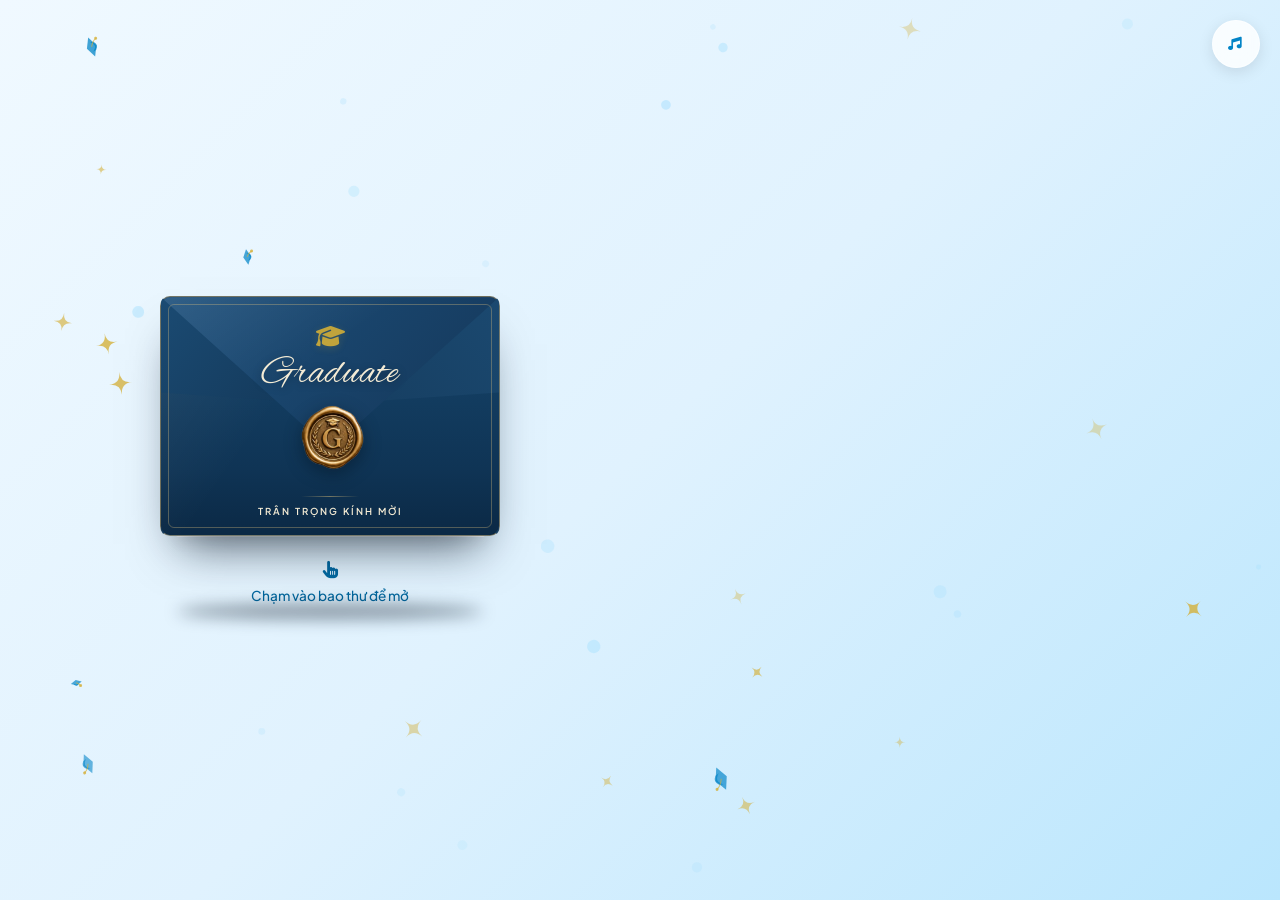
==== commit d10bd614: "cmt" ====
--- a/index.html
+++ b/index.html
@@ -55,7 +55,7 @@
               role="button"
               aria-label="Mở phong thư"
             >
-              <img src="image/stamp.png" alt="Wax Seal Stamp" />
+              <img src="image/stamp2.png" alt="Wax Seal Stamp" />
             </div>
 
             <!-- Front Cover text visible when closed -->
--- a/styles.css
+++ b/styles.css
@@ -19,20 +19,30 @@
   --font-body: "Plus Jakarta Sans", sans-serif;
   --font-accent: "Alex Brush", cursive;
   /* Burgundy stationery palette — used by the envelope only. */
-  --envelope-bg: #8b0000;
+  /* --envelope-bg: #8b0000;
   --envelope-flap-bg: #740000;
   --envelope-left-bg: #590000;
   --envelope-right-bg: #680000;
   --envelope-pocket-bg: #650000;
   --envelope-gold: #d6af57;
-  --envelope-cream: #fff5dc;
+  --envelope-cream: #fff5dc; */
   --transition-smooth: all 0.5s cubic-bezier(0.4, 0, 0.2, 1);
   --shadow-premium:
     0 20px 40px -15px rgba(15, 23, 42, 0.12), 0 0 50px rgba(2, 132, 199, 0.05);
 
-  --envelope-bg-color: #8b0000;
+  //--envelope-bg-color: #8b0000;
   --envelope-accent-color: #d4af37; /* Gold / Vàng Kim */
   --envelope-text-color: #f5f5dc; /* Beige / Màu be nhạt */
+
+  --envelope-bg-color: #cb918c;
+  /* Deep navy stationery palette — used by the envelope only. */
+  --envelope-bg: #102c4a;
+  --envelope-flap-bg: #173e63;
+  --envelope-left-bg: #0d2945;
+  --envelope-right-bg: #123555;
+  --envelope-pocket-bg: #0f3455;
+  --envelope-gold: #d9bd78;
+  --envelope-cream: #f5ecd5;
 }
 
 /* Reset & Base Styles */
@@ -175,13 +185,20 @@
   background: var(--envelope-bg);
   border-radius: 10px;
   border: 1px solid rgba(221, 193, 126, 0.48);
-  background:
+  /* background:
     radial-gradient(
       circle at 78% 15%,
       rgba(255, 188, 144, 0.15),
       transparent 35%
     ),
-    linear-gradient(135deg, #a31313 0%, var(--envelope-bg) 52%, #460000 100%);
+    linear-gradient(135deg, #a31313 0%, var(--envelope-bg) 52%, #460000 100%); */
+  background:
+    radial-gradient(
+      circle at 78% 15%,
+      rgba(95, 151, 190, 0.18),
+      transparent 35%
+    ),
+    linear-gradient(135deg, #163e63 0%, var(--envelope-bg) 52%, #0a223a 100%);
   box-shadow:
     0 28px 45px -20px rgba(5, 19, 35, 0.7),
     inset 0 1px 0 rgba(255, 255, 255, 0.13);
@@ -210,9 +227,12 @@
 }
 
 .top-flap {
+  /* background:
+    linear-gradient(145deg, rgba(255, 255, 255, 0.09), transparent 36%),
+    linear-gradient(135deg, #a71c1c, var(--envelope-flap-bg) 58%, #4d0000); */
   background:
     linear-gradient(145deg, rgba(255, 255, 255, 0.09), transparent 36%),
-    linear-gradient(135deg, #a71c1c, var(--envelope-flap-bg) 58%, #4d0000);
+    linear-gradient(135deg, #1d507c, var(--envelope-flap-bg) 58%, #112f4d);
   clip-path: polygon(0 0, 50% 64%, 100% 0);
   transform-origin: top;
   transform-style: preserve-3d;
@@ -227,7 +247,9 @@
 }
 
 .left-flap {
-  background: linear-gradient(135deg, #8f1010, var(--envelope-left-bg) 80%);
+  /* background: linear-gradient(135deg, #8f1010, var(--envelope-left-bg) 80%); */
+  background: linear-gradient(135deg, #1b4b73, var(--envelope-left-bg) 80%);
+
   clip-path: polygon(0 0, 52% 50%, 0 100%);
   z-index: 3;
   border-top-left-radius: 6px;
@@ -235,7 +257,9 @@
 }
 
 .right-flap {
-  background: linear-gradient(225deg, #941111, var(--envelope-right-bg) 80%);
+  /* background: linear-gradient(225deg, #941111, var(--envelope-right-bg) 80%); */
+  background: linear-gradient(225deg, #1b4970, var(--envelope-right-bg) 80%);
+
   clip-path: polygon(100% 0, 48% 50%, 100% 100%);
   z-index: 3;
   border-top-right-radius: 6px;
@@ -248,9 +272,12 @@
   height: 100%;
   bottom: 0;
   left: 0;
+  /* background:
+    linear-gradient(125deg, rgba(255, 255, 255, 0.07), transparent 38%),
+    linear-gradient(180deg, #8f1010, var(--envelope-pocket-bg) 72%, #480000); */
   background:
     linear-gradient(125deg, rgba(255, 255, 255, 0.07), transparent 38%),
-    linear-gradient(180deg, #8f1010, var(--envelope-pocket-bg) 72%, #480000);
+    linear-gradient(180deg, #17476e, var(--envelope-pocket-bg) 72%, #0b2945);
   clip-path: polygon(0 40%, 50% 45%, 100% 40%, 100% 100%, 0 100%);
   z-index: 3;
   border-bottom-left-radius: 10px;
@@ -355,17 +382,18 @@
   left: 50%;
   transform: translate(-50%, -50%) scale(1);
   width: 74px;
-  height: 74px;
+  /* height: 74px; */
+  height: 160px;
   z-index: 6; /* On top of everything on the envelope */
   cursor: pointer;
-  border: 2px solid var(--envelope-gold);
+  /* border: 2px solid var(--envelope-gold); */
   border-radius: 50%;
-  background: radial-gradient(
+  /* background: radial-gradient(
     circle at 35% 28%,
     #ecd69b,
     #ad8241 54%,
     #745322 100%
-  );
+  ); */
   padding: 3px;
   filter: drop-shadow(0 5px 9px rgba(3, 16, 29, 0.48));
   transition:
@@ -1392,6 +1420,21 @@
   .sash-right {
     right: -15px;
   }
+  .envelope-stamp {
+    position: absolute;
+    top: 59%;
+    left: 49%;
+    transform: translate(-50%, -50%) scale(1);
+    width: 74px;
+    height: 123px;
+    z-index: 6;
+    cursor: pointer;
+    /* border: 2px solid var(--envelope-gold); */
+    border-radius: 50%;
+    /* background: radial-gradient(circle at 35% 28%, #ecd69b, #ad8241 54%, #745322 100%); */
+    padding: 3px;
+    filter: drop-shadow(0 5px 9px rgba(3, 16, 29, 0.48));
+    transition: transform 0.4s cubic-bezier(0.34, 1.56, 0.64, 1), opacity 0.4s ease;
 }
 
 /* Mobile landscape and general mobile screen adjustment */
@@ -1497,6 +1540,21 @@
     left: 15px;
     right: 15px;
   }
+  .envelope-stamp {
+    position: absolute;
+    top: 59%;
+    left: 49%;
+    transform: translate(-50%, -50%) scale(1);
+    width: 74px;
+    height: 123px;
+    z-index: 6;
+    cursor: pointer;
+    /* border: 2px solid var(--envelope-gold); */
+    border-radius: 50%;
+    /* background: radial-gradient(circle at 35% 28%, #ecd69b, #ad8241 54%, #745322 100%); */
+    padding: 3px;
+    filter: drop-shadow(0 5px 9px rgba(3, 16, 29, 0.48));
+    transition: transform 0.4s cubic-bezier(0.34, 1.56, 0.64, 1), opacity 0.4s ease;
 }
 
 /* Small mobile devices (iPhone SE, etc.) */
@@ -1570,4 +1628,19 @@
     left: 12px;
     right: 12px;
   }
-}
+  .envelope-stamp {
+    position: absolute;
+    top: 59%;
+    left: 49%;
+    transform: translate(-50%, -50%) scale(1);
+    width: 74px;
+    height: 123px;
+    z-index: 6;
+    cursor: pointer;
+    /* border: 2px solid var(--envelope-gold); */
+    border-radius: 50%;
+    /* background: radial-gradient(circle at 35% 28%, #ecd69b, #ad8241 54%, #745322 100%); */
+    padding: 3px;
+    filter: drop-shadow(0 5px 9px rgba(3, 16, 29, 0.48));
+    transition: transform 0.4s cubic-bezier(0.34, 1.56, 0.64, 1), opacity 0.4s ease;
+}
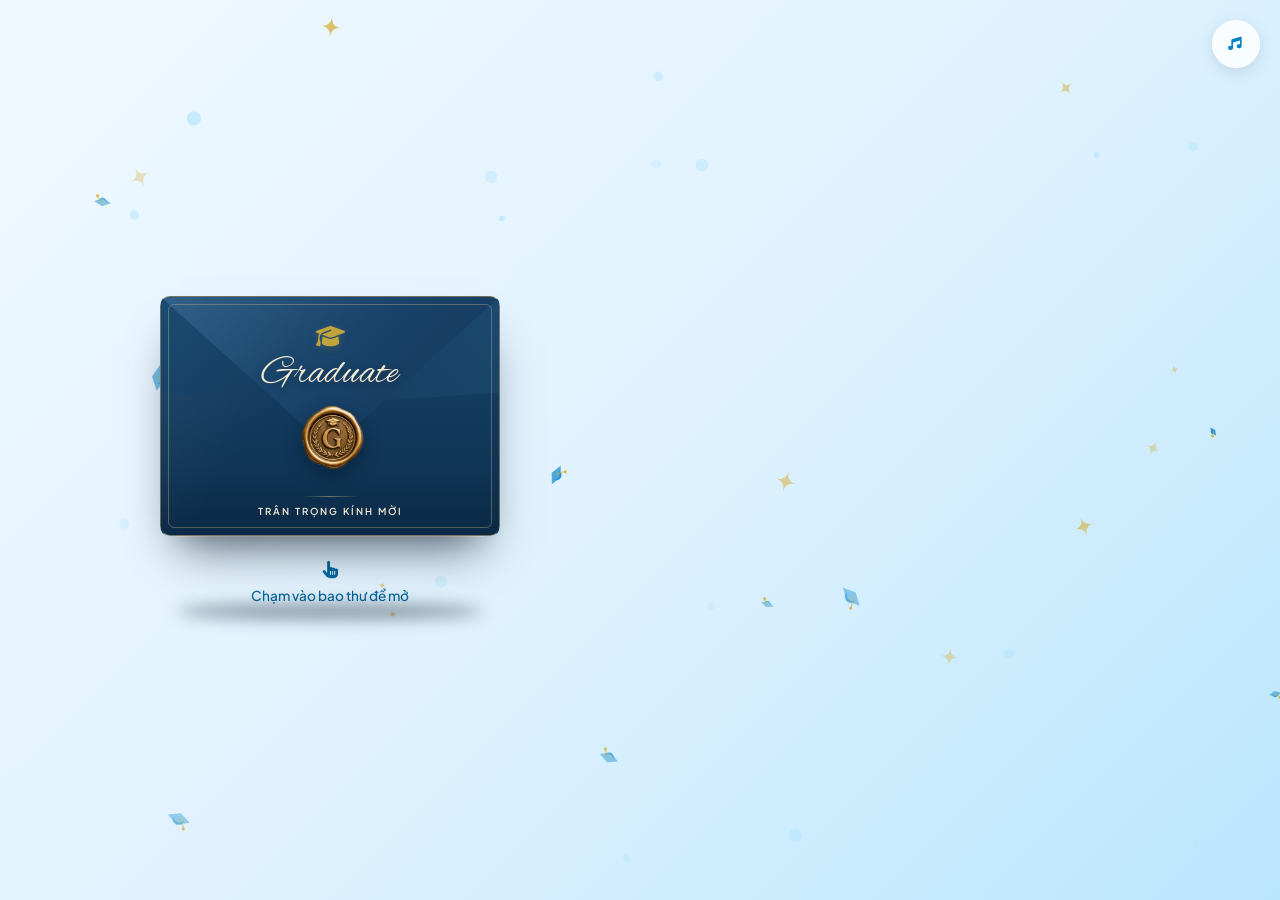
==== commit ed096d26: "cmt" ====
--- a/index.html
+++ b/index.html
@@ -113,7 +113,7 @@
           <!-- University Logos -->
           <div class="card-logos">
             <img
-              src="image/snhu.png"
+              src="image/snhulogo.png"
               alt="SNHU Logo"
               class="card-logo logo-left"
             />
@@ -146,7 +146,7 @@
           <header class="card-header">
             <div class="badge">GRADUATION</div>
             <h1 class="main-heading">Lễ Tốt Nghiệp</h1>
-            <p class="graduation-year">Niên khóa 2021 - 2026</p>
+            <p class="graduation-year">2026</p>
             <div class="ornament">
               <i class="fa-solid fa-leaf left-leaf"></i>
               <i class="fa-solid fa-graduation-cap cap-center"></i>
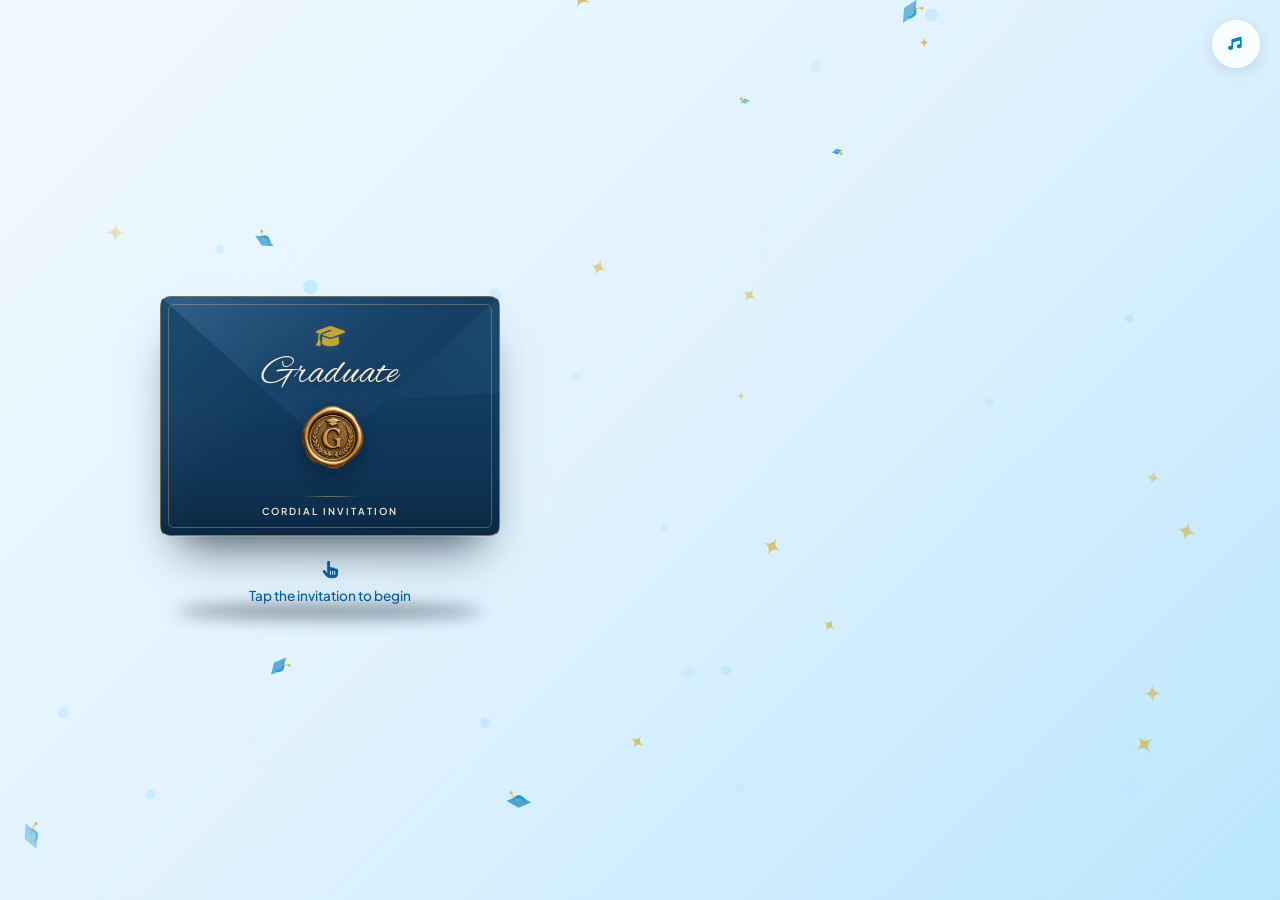
==== commit c2faa9f4: "cmt" ====
--- a/index.html
+++ b/index.html
@@ -69,7 +69,7 @@
               </div>
               <div class="front-footer">
                 <div class="front-line"></div>
-                <span class="front-invite">TRÂN TRỌNG KÍNH MỜI</span>
+                <span class="front-invite">CORDIAL INVITATION </span>
               </div>
             </div>
 
@@ -80,18 +80,18 @@
                 <div class="cap-icon-wrapper">
                   <i class="fa-solid fa-graduation-cap gold-accent"></i>
                 </div>
-                <h2>THƯ MỜI</h2>
-                <p class="sub-title">Lễ Tốt Nghiệp Đại Học</p>
+                <h2>INVITATION</h2>
+                <p class="sub-title">Graduation Ceremony</p>
                 <div class="divider">
                   <span class="dot"></span>
                   <span class="line"></span>
                   <span class="dot"></span>
                 </div>
                 <p class="invitee-text">
-                  Trân trọng kính mời bạn tham dự lễ tốt nghiệp của tôi
+                  Please join me in celebrating my graduation.
                 </p>
                 <button class="open-card-btn" id="trigger-open-btn">
-                  Mở Thiệp
+                  Open Envelope
                 </button>
               </div>
             </div>
@@ -100,7 +100,7 @@
           <div class="envelope-shadow"></div>
           <div class="click-instruction">
             <i class="fa-solid fa-hand-pointer"></i>
-            <span>Chạm vào bao thư để mở</span>
+            <span>Tap the invitation to begin </span>
           </div>
         </div>
       </section>
@@ -113,12 +113,12 @@
           <!-- University Logos -->
           <div class="card-logos">
             <img
-              src="image/snhulogo.png"
+              src="image/sash-left.png"
               alt="SNHU Logo"
               class="card-logo logo-left"
             />
             <img
-              src="image/ulislogo.png"
+              src="image/sash-right.png"
               alt="ULIS Logo"
               class="card-logo logo-right"
             />
@@ -145,8 +145,8 @@
           <!-- Invitation Header -->
           <header class="card-header">
             <div class="badge">GRADUATION</div>
-            <h1 class="main-heading">Lễ Tốt Nghiệp</h1>
-            <p class="graduation-year">2026</p>
+            <h1 class="main-heading">Graduation Ceremony</h1>
+            <p class="graduation-year">Class of 2026</p>
             <div class="ornament">
               <i class="fa-solid fa-leaf left-leaf"></i>
               <i class="fa-solid fa-graduation-cap cap-center"></i>
@@ -157,13 +157,16 @@
           <!-- Graduate Info -->
           <div class="graduate-info">
             <p class="invite-label">
-              Trân trọng kính mời quý khách tới dự buổi lễ tốt nghiệp của
+              You are cordially invited to celebrate the graduation of
             </p>
             <h2 class="graduate-name">Nguyễn Minh Huyền</h2>
             <p class="degree-title">
               Bachelor of Science Economics and Finance
             </p>
-            <p class="university-name">Trường Đại Học Ngoại Ngữ</p>
+            <p class="university-name">
+              University of Languages and International Studies, Vietnam
+              National University, Hanoi
+            </p>
           </div>
 
           <!-- Event Details (Date & Location) -->
@@ -172,9 +175,9 @@
               <div class="icon-circle">
                 <i class="fa-regular fa-calendar-days"></i>
               </div>
-              <h3>THỜI GIAN</h3>
-              <p class="highlight-text">13:00 | Thứ Năm</p>
-              <p class="date-detail">Ngày 30 tháng 07 năm 2026</p>
+              <h3>Date & Time</h3>
+              <p class="highlight-text">01:00 <small>PM</small> | Thursday</p>
+              <p class="date-detail">July 30, 2026</p>
             </div>
 
             <div class="detail-divider"></div>
@@ -183,42 +186,44 @@
               <div class="icon-circle">
                 <i class="fa-solid fa-location-dot"></i>
               </div>
-              <h3>ĐỊA ĐIỂM</h3>
-              <p class="highlight-text">Hội Trường Nguyễn Văn Đạo</p>
-              <p class="venue-detail">144 Xuân Thủy, Cầu Giấy, Hà Nội</p>
+              <h3>Location</h3>
+              <p class="highlight-text">Nguyen Van Dao Hall</p>
+              <p class="venue-detail">
+                144 Xuan Thuy Street, Cau Giay District, Hanoi
+              </p>
               <a
                 href="https://www.google.com/maps/place/144+%C4%90.+Xu%C3%A2n+Th%E1%BB%A7y,+C%E1%BA%A7u+Gi%E1%BA%A5y,+H%C3%A0+N%E1%BB%99i+10000,+Vi%E1%BB%87t+Nam/@21.0373463,105.7797211,17z/data=!3m1!4b1!4m6!3m5!1s0x3135ab35545aecc5:0x8555da9df4b5483d!8m2!3d21.0373413!4d105.782296!16s%2Fg%2F11lmph4c5c?entry=ttu&g_ep=EgoyMDI2MDcxNC4wIKXMDSoASAFQAw%3D%3D"
                 target="_blank"
                 rel="noopener noreferrer"
                 class="map-link"
               >
-                <i class="fa-solid fa-map-location-dot"></i> Xem Bản Đồ
+                <i class="fa-solid fa-map-location-dot"></i> View Map
               </a>
             </div>
           </div>
 
           <!-- Countdown Timer -->
           <div class="countdown-container">
-            <h3>SỰ KIỆN SẼ DIỄN RA TRONG</h3>
+            <h3>Event Countdown</h3>
             <div class="timer" id="countdown-timer">
               <div class="timer-segment">
                 <span class="number" id="days">00</span>
-                <span class="label">Ngày</span>
+                <span class="label">Days</span>
               </div>
               <div class="timer-colon">:</div>
               <div class="timer-segment">
                 <span class="number" id="hours">03</span>
-                <span class="label">Giờ</span>
+                <span class="label">Hours</span>
               </div>
               <div class="timer-colon">:</div>
               <div class="timer-segment">
                 <span class="number" id="minutes">00</span>
-                <span class="label">Phút</span>
+                <span class="label">Minutes</span>
               </div>
               <div class="timer-colon">:</div>
               <div class="timer-segment">
                 <span class="number" id="seconds">00</span>
-                <span class="label">Giây</span>
+                <span class="label">Seconds</span>
               </div>
             </div>
           </div>
@@ -228,47 +233,45 @@
             <form id="rsvp-form" class="rsvp-form">
               <div class="form-group">
                 <label for="guest-name"
-                  >Họ và Tên của bạn <span class="required">*</span></label
+                  >Full Name <span class="required">*</span></label
                 >
                 <input
                   type="text"
                   id="guest-name"
                   name="name"
                   required
-                  placeholder="Nhập tên của bạn..."
+                  placeholder="Enter your full name..."
                 />
               </div>
 
               <div class="form-group radio-group">
-                <label>Bạn sẽ tham dự chứ?</label>
+                <label>Will you be attending?</label>
                 <div class="radio-options">
                   <label class="radio-label">
                     <input type="radio" name="attendance" value="yes" checked />
                     <span class="custom-radio"></span>
-                    Mình sẽ đến chung vui!
+                    Yes, I will be delighted to attend.
                   </label>
                   <label class="radio-label">
                     <input type="radio" name="attendance" value="no" />
                     <span class="custom-radio"></span>
-                    Tiếc quá, mình không thể đến.
+                    Regretfully, I am unable to attend :( .
                   </label>
                 </div>
               </div>
 
               <div class="form-group">
-                <label for="guest-wish"
-                  >Lời chúc hoặc Tin nhắn gửi đến mình</label
-                >
+                <label for="guest-wish">Message for the Graduate</label>
                 <textarea
                   id="guest-wish"
                   name="wish"
                   rows="3"
-                  placeholder="Gửi lời chúc tốt đẹp nhất đến tân cử nhân..."
+                  placeholder="Share your congratulations and best wishes..."
                 ></textarea>
               </div>
 
               <button type="submit" class="submit-btn" id="submit-rsvp">
-                <span>Gửi Xác Nhận</span>
+                <span>Send RSVP</span>
                 <i class="fa-solid fa-paper-plane"></i>
               </button>
             </form>
@@ -279,10 +282,10 @@
                 <div class="success-icon">
                   <i class="fa-solid fa-check"></i>
                 </div>
-                <h3>Gửi Thành Công!</h3>
-                <p>Cảm ơn bạn đã gửi xác nhận và lời chúc yêu thương.</p>
+                <h3>Submission Successful!</h3>
+                <p>Thank you for your RSVP and your lovely wishes.</p>
                 <button id="close-success-btn" class="close-success-btn">
-                  Đóng
+                  Close
                 </button>
               </div>
             </div>
@@ -291,15 +294,15 @@
           <!-- Guestbook / Wish Board -->
           <div class="guestbook-section">
             <div class="section-title">
-              <h2>Bảng Lời Chúc</h2>
-              <p>Những lời động viên, chia vui từ bạn bè và người thân</p>
+              <h2>Messages of Congratulations</h2>
+              <p>Heartfelt messages from family and friends.</p>
             </div>
 
             <div class="wishes-list" id="wishes-list">
               <!-- Loaded dynamically via JS -->
               <div class="wish-item empty-state">
                 <p>
-                  Chưa có lời chúc nào. Hãy là người đầu tiên chúc mừng nhé!
+                  No messages yet. Be the first to leave your congratulations!
                 </p>
               </div>
             </div>
@@ -307,8 +310,8 @@
 
           <!-- Footer Decorator -->
           <footer class="card-footer">
-            <p>Rất hân hạnh được đón tiếp bạn!</p>
-            <p class="footer-sign">Nguyễn Minh Huyền & Family</p>
+            <p>We look forward to celebrating with you.</p>
+            <p class="footer-sign">Nguyen Minh Huyen & Family</p>
             <div class="card-bottom-decorator">
               <svg viewBox="0 0 100 10" class="gold-svg">
                 <path
@@ -329,7 +332,7 @@
           id="back-to-envelope"
           aria-label="Xem lại bao thư"
         >
-          <i class="fa-solid fa-envelope-open"></i> Xem bao thư
+          <i class="fa-solid fa-envelope-open"></i> Open Envelope
         </button>
       </section>
     </main>
--- a/styles.css
+++ b/styles.css
@@ -1,18 +1,23 @@
 /* Custom variables for theme */
 :root {
-  --bg-primary-grad: linear-gradient(
-    135deg,
-    #f0f9ff 0%,
-    #e0f2fe 50%,
-    #bae6fd 100%
-  );
-  --color-primary: #0284c7; /* Calm light blue */
-  --color-primary-dark: #0369a1; /* Deeper blue */
-  --color-primary-light: #e0f2fe; /* Light blue accent */
-  --color-secondary: #0f172a; /* Deep navy slate for text */
-  --color-text-muted: #475569; /* Slate gray */
-  --color-gold: #d4af37; /* Classic Gold */
-  --color-gold-light: #fef08a; /* Light Gold */
+  --bg-primary-grad: linear-gradient(135deg,
+      #f0f9ff 0%,
+      #e0f2fe 50%,
+      #bae6fd 100%);
+  --color-primary: #0284c7;
+  /* Calm light blue */
+  --color-primary-dark: #0369a1;
+  /* Deeper blue */
+  --color-primary-light: #e0f2fe;
+  /* Light blue accent */
+  --color-secondary: #0f172a;
+  /* Deep navy slate for text */
+  --color-text-muted: #475569;
+  /* Slate gray */
+  --color-gold: #d4af37;
+  /* Classic Gold */
+  --color-gold-light: #fef08a;
+  /* Light Gold */
   --color-card-bg: rgba(255, 255, 255, 0.82);
   --color-glass-border: rgba(255, 255, 255, 0.6);
   --font-heading: "Playfair Display", serif;
@@ -30,9 +35,11 @@
   --shadow-premium:
     0 20px 40px -15px rgba(15, 23, 42, 0.12), 0 0 50px rgba(2, 132, 199, 0.05);
 
-  //--envelope-bg-color: #8b0000;
-  --envelope-accent-color: #d4af37; /* Gold / Vàng Kim */
-  --envelope-text-color: #f5f5dc; /* Beige / Màu be nhạt */
+  /* //--envelope-bg-color: #8b0000; */
+  --envelope-accent-color: #d4af37;
+  /* Gold / Vàng Kim */
+  --envelope-text-color: #f5f5dc;
+  /* Beige / Màu be nhạt */
 
   --envelope-bg-color: #cb918c;
   /* Deep navy stationery palette — used by the envelope only. */
@@ -114,7 +121,8 @@
   border-radius: 1px;
   animation: bounce-wave 1s ease-in-out infinite alternate;
   transform-origin: bottom;
-  display: none; /* Only animate when music is playing */
+  display: none;
+  /* Only animate when music is playing */
 }
 
 .music-btn.playing .music-wave span {
@@ -133,6 +141,7 @@
   0% {
     transform: scaleY(0.3);
   }
+
   100% {
     transform: scaleY(1);
   }
@@ -193,11 +202,9 @@
     ),
     linear-gradient(135deg, #a31313 0%, var(--envelope-bg) 52%, #460000 100%); */
   background:
-    radial-gradient(
-      circle at 78% 15%,
+    radial-gradient(circle at 78% 15%,
       rgba(95, 151, 190, 0.18),
-      transparent 35%
-    ),
+      transparent 35%),
     linear-gradient(135deg, #163e63 0%, var(--envelope-bg) 52%, #0a223a 100%);
   box-shadow:
     0 28px 45px -20px rgba(5, 19, 35, 0.7),
@@ -358,12 +365,10 @@
 .envelope-front-cover .front-line {
   width: 58px;
   height: 1px;
-  background: linear-gradient(
-    90deg,
-    transparent,
-    var(--envelope-gold),
-    transparent
-  );
+  background: linear-gradient(90deg,
+      transparent,
+      var(--envelope-gold),
+      transparent);
   margin: 5px 0 8px;
   opacity: 0.5;
 }
@@ -384,7 +389,8 @@
   width: 74px;
   /* height: 74px; */
   height: 160px;
-  z-index: 6; /* On top of everything on the envelope */
+  z-index: 6;
+  /* On top of everything on the envelope */
   cursor: pointer;
   /* border: 2px solid var(--envelope-gold); */
   border-radius: 50%;
@@ -520,12 +526,10 @@
 .divider .line {
   flex-grow: 1;
   height: 1px;
-  background: linear-gradient(
-    90deg,
-    transparent,
-    var(--color-gold),
-    transparent
-  );
+  background: linear-gradient(90deg,
+      transparent,
+      var(--color-gold),
+      transparent);
 }
 
 .invitee-text {
@@ -536,11 +540,9 @@
 }
 
 .open-card-btn {
-  background: linear-gradient(
-    135deg,
-    var(--color-primary) 0%,
-    var(--color-primary-dark) 100%
-  );
+  background: linear-gradient(135deg,
+      var(--color-primary) 0%,
+      var(--color-primary-dark) 100%);
   color: #ffffff;
   border: none;
   padding: 6px 16px;
@@ -575,10 +577,12 @@
 }
 
 @keyframes bounce-float {
+
   0%,
   100% {
     transform: translateY(0);
   }
+
   50% {
     transform: translateY(-8px);
   }
@@ -609,12 +613,15 @@
   0% {
     transform: translateY(12px) rotateX(1deg);
   }
+
   28% {
     transform: translateY(3px) rotateX(0.5deg);
   }
+
   82% {
     transform: translateY(calc(var(--letter-lift) - 8px)) rotateX(0deg);
   }
+
   100% {
     transform: translateY(var(--letter-lift)) rotateX(0deg);
   }
@@ -639,7 +646,8 @@
   opacity: 1;
   transform: translateY(0);
   pointer-events: auto;
-  max-height: 10000px; /* high enough for scrolling content */
+  max-height: 10000px;
+  /* high enough for scrolling content */
   display: flex;
   flex-direction: column;
   align-items: center;
@@ -658,7 +666,8 @@
   box-shadow: var(--shadow-premium);
   padding: 50px 40px;
   position: relative;
-  overflow: visible; /* Changed to visible so sashes can hang outside */
+  overflow: visible;
+  /* Changed to visible so sashes can hang outside */
   margin-bottom: 30px;
 }
 
@@ -678,11 +687,13 @@
 }
 
 .sash-left {
-  left: -125px; /* Pushed completely outside on desktop */
+  left: -125px;
+  /* Pushed completely outside on desktop */
 }
 
 .sash-right {
-  right: -125px; /* Pushed completely outside on desktop */
+  right: -125px;
+  /* Pushed completely outside on desktop */
 }
 
 /* Hover effects */
@@ -700,7 +711,7 @@
 
 /* University Logos in Corners */
 .card-logos {
-  position: absolute;
+  /* position: absolute; */
   top: 25px;
   left: 25px;
   right: 25px;
@@ -711,7 +722,8 @@
 }
 
 .card-logo {
-  height: 48px;
+  height: 500px;
+  position: absolute;
   width: auto;
   object-fit: contain;
   opacity: 0.9;
@@ -719,6 +731,16 @@
   transition:
     transform 0.3s ease,
     opacity 0.3s ease;
+}
+
+.logo-left {
+  top: -84px;
+  left: -120px;
+}
+
+.logo-right {
+  top: -108px;
+  right: -120px;
 }
 
 .card-container:hover .card-logo {
@@ -765,11 +787,9 @@
   font-weight: 800;
   line-height: 1.15;
   margin-bottom: 5px;
-  background: linear-gradient(
-    to right,
-    var(--color-secondary),
-    var(--color-primary-dark)
-  );
+  background: linear-gradient(to right,
+      var(--color-secondary),
+      var(--color-primary-dark));
   -webkit-background-clip: text;
   -webkit-text-fill-color: transparent;
 }
@@ -802,10 +822,12 @@
 }
 
 @keyframes gentle-tilt {
+
   0%,
   100% {
     transform: rotate(-10deg) scale(1);
   }
+
   50% {
     transform: rotate(10deg) scale(1.1);
   }
@@ -942,11 +964,9 @@
 /* Countdown Timer */
 .countdown-container {
   text-align: center;
-  background: linear-gradient(
-    135deg,
-    rgba(2, 132, 199, 0.04) 0%,
-    rgba(2, 132, 199, 0.08) 100%
-  );
+  background: linear-gradient(135deg,
+      rgba(2, 132, 199, 0.04) 0%,
+      rgba(2, 132, 199, 0.08) 100%);
   border: 1px solid rgba(2, 132, 199, 0.1);
   border-radius: 16px;
   padding: 25px 20px;
@@ -1107,11 +1127,11 @@
   transition: var(--transition-smooth);
 }
 
-.radio-label:hover input ~ .custom-radio {
+.radio-label:hover input~.custom-radio {
   border-color: var(--color-primary);
 }
 
-.radio-label input:checked ~ .custom-radio {
+.radio-label input:checked~.custom-radio {
   background-color: var(--color-primary);
   border-color: var(--color-primary);
 }
@@ -1128,17 +1148,15 @@
   background: white;
 }
 
-.radio-label input:checked ~ .custom-radio:after {
+.radio-label input:checked~.custom-radio:after {
   display: block;
 }
 
 .submit-btn {
   width: 100%;
-  background: linear-gradient(
-    135deg,
-    var(--color-primary) 0%,
-    var(--color-primary-dark) 100%
-  );
+  background: linear-gradient(135deg,
+      var(--color-primary) 0%,
+      var(--color-primary-dark) 100%);
   color: #ffffff;
   border: none;
   padding: 14px;
@@ -1217,9 +1235,11 @@
   0% {
     transform: scale(0);
   }
+
   70% {
     transform: scale(1.1);
   }
+
   100% {
     transform: scale(1);
   }
@@ -1305,6 +1325,7 @@
     opacity: 0;
     transform: translateY(10px);
   }
+
   100% {
     opacity: 1;
     transform: translateY(0);
@@ -1405,21 +1426,26 @@
   .card-container {
     padding: 40px 30px;
   }
+
   .event-details {
     gap: 15px;
     padding: 25px 15px;
   }
+
   /* Sash positioning for tablet - slightly overlaying card edges */
   .sash {
     width: 80px;
     height: 450px;
   }
+
   .sash-left {
     left: -15px;
   }
+
   .sash-right {
     right: -15px;
   }
+
   .envelope-stamp {
     position: absolute;
     top: 59%;
@@ -1435,212 +1461,229 @@
     padding: 3px;
     filter: drop-shadow(0 5px 9px rgba(3, 16, 29, 0.48));
     transition: transform 0.4s cubic-bezier(0.34, 1.56, 0.64, 1), opacity 0.4s ease;
-}
-
-/* Mobile landscape and general mobile screen adjustment */
-@media (max-width: 600px) {
-  .app-container {
-    padding: 15px;
-  }
-
-  .envelope {
-    width: 290px;
-    height: 200px;
-  }
-
-  .envelope {
-    --letter-lift: -100px;
-  }
-
-  .letter h2 {
-    font-size: 1.1rem;
-  }
-
-  .letter-content p {
-    font-size: 0.75rem;
-  }
-
-  .card-container {
-    padding: 30px 15px;
-    border-radius: 16px;
-  }
-
-  .degree-title {
-    font-size: 0.95rem;
-  }
-
-  .event-details {
-    grid-template-columns: 1fr;
-    gap: 20px;
-    padding: 20px 15px;
-  }
-
-  .detail-divider {
-    width: 60%;
-    height: 1px;
-    margin: 0 auto;
-    background-color: rgba(15, 23, 42, 0.1);
-  }
-
-  .timer {
-    gap: 6px;
-  }
-
-  .timer-segment {
-    min-width: 48px;
-  }
-
-  .timer-segment .number {
-    font-size: 1.6rem;
-  }
-
-  .timer-colon {
-    font-size: 1.1rem;
-    transform: translateY(-6px);
-  }
-
-  .rsvp-section {
-    padding: 20px 15px;
-    border-radius: 12px;
-  }
-
-  .guestbook-section {
-    padding: 20px 15px;
-    border-radius: 12px;
-  }
-
-  .success-card {
-    max-width: 100%;
-    padding: 10px;
-  }
-
-  /* Sash responsive adjustments for mobile */
-  .sash {
-    width: 45px;
-    z-index: 1; /* Place behind card content so text is readable */
-    opacity: 0.45; /* Soften colors so contrast remains high */
-    filter: drop-shadow(0 4px 8px rgba(0, 0, 0, 0.1));
-  }
-
-  .sash-left {
-    left: 0;
-  }
-
-  .sash-right {
-    right: 0;
-  }
-
-  /* Logos on mobile */
-  .card-logo {
-    height: 35px;
-  }
-
-  .card-logos {
-    top: 15px;
-    left: 15px;
-    right: 15px;
-  }
-  .envelope-stamp {
-    position: absolute;
-    top: 59%;
-    left: 49%;
-    transform: translate(-50%, -50%) scale(1);
-    width: 74px;
-    height: 123px;
-    z-index: 6;
-    cursor: pointer;
-    /* border: 2px solid var(--envelope-gold); */
-    border-radius: 50%;
-    /* background: radial-gradient(circle at 35% 28%, #ecd69b, #ad8241 54%, #745322 100%); */
-    padding: 3px;
-    filter: drop-shadow(0 5px 9px rgba(3, 16, 29, 0.48));
-    transition: transform 0.4s cubic-bezier(0.34, 1.56, 0.64, 1), opacity 0.4s ease;
-}
-
-/* Small mobile devices (iPhone SE, etc.) */
-@media (max-width: 375px) {
-  .envelope {
-    width: 260px;
-    height: 180px;
-  }
-
-  .envelope {
-    --letter-lift: -80px;
-  }
-
-  .letter h2 {
-    font-size: 0.95rem;
-  }
-
-  .letter .sub-title {
-    font-size: 0.65rem;
-  }
-
-  .open-card-btn {
-    padding: 5px 12px;
-    font-size: 0.75rem;
-  }
-
-  .card-container {
-    padding: 25px 12px;
-  }
-
-  .timer-segment {
-    min-width: 40px;
-  }
-
-  .timer-segment .number {
-    font-size: 1.3rem;
-  }
-
-  .timer-segment .label {
-    font-size: 0.6rem;
-  }
-
-  .timer-colon {
-    font-size: 1rem;
-    transform: translateY(-4px);
-  }
-
-  .rsvp-form input[type="text"],
-  .rsvp-form textarea {
-    padding: 10px 12px;
-    font-size: 0.85rem;
-  }
-
-  .radio-label {
-    font-size: 0.8rem;
-  }
-
-  /* Extra small screens sash size */
-  .sash {
-    width: 35px;
-    opacity: 0.35;
-  }
-
-  /* Logos on extra small mobile */
-  .card-logo {
-    height: 28px;
-  }
-
-  .card-logos {
-    top: 12px;
-    left: 12px;
-    right: 12px;
-  }
-  .envelope-stamp {
-    position: absolute;
-    top: 59%;
-    left: 49%;
-    transform: translate(-50%, -50%) scale(1);
-    width: 74px;
-    height: 123px;
-    z-index: 6;
-    cursor: pointer;
-    /* border: 2px solid var(--envelope-gold); */
-    border-radius: 50%;
-    /* background: radial-gradient(circle at 35% 28%, #ecd69b, #ad8241 54%, #745322 100%); */
-    padding: 3px;
-    filter: drop-shadow(0 5px 9px rgba(3, 16, 29, 0.48));
-    transition: transform 0.4s cubic-bezier(0.34, 1.56, 0.64, 1), opacity 0.4s ease;
-}
+  }
+
+  /* Mobile landscape and general mobile screen adjustment */
+  @media (max-width: 600px) {
+    .app-container {
+      padding: 15px;
+    }
+
+    .envelope {
+      width: 290px;
+      height: 200px;
+    }
+
+    .envelope {
+      --letter-lift: -100px;
+    }
+
+    .letter h2 {
+      font-size: 1.1rem;
+    }
+
+    .letter-content p {
+      font-size: 0.75rem;
+    }
+
+    .card-container {
+      padding: 30px 15px;
+      border-radius: 16px;
+    }
+
+    .degree-title {
+      font-size: 0.95rem;
+    }
+
+    .event-details {
+      grid-template-columns: 1fr;
+      gap: 20px;
+      padding: 20px 15px;
+    }
+
+    .detail-divider {
+      width: 60%;
+      height: 1px;
+      margin: 0 auto;
+      background-color: rgba(15, 23, 42, 0.1);
+    }
+
+    .timer {
+      gap: 6px;
+    }
+
+    .timer-segment {
+      min-width: 48px;
+    }
+
+    .timer-segment .number {
+      font-size: 1.6rem;
+    }
+
+    .timer-colon {
+      font-size: 1.1rem;
+      transform: translateY(-6px);
+    }
+
+    .rsvp-section {
+      padding: 20px 15px;
+      border-radius: 12px;
+    }
+
+    .guestbook-section {
+      padding: 20px 15px;
+      border-radius: 12px;
+    }
+
+    .success-card {
+      max-width: 100%;
+      padding: 10px;
+    }
+
+    /* Sash responsive adjustments for mobile */
+    .sash {
+      width: 45px;
+      z-index: 1;
+      /* Place behind card content so text is readable */
+      opacity: 0.45;
+      /* Soften colors so contrast remains high */
+      filter: drop-shadow(0 4px 8px rgba(0, 0, 0, 0.1));
+    }
+
+    .sash-left {
+      left: 0;
+    }
+
+    .sash-right {
+      right: 0;
+    }
+
+    /* Logos on mobile */
+    .card-logo {
+      height: 350px;
+    }
+
+    .logo-right {
+      right: -112px;
+      top: -77px;
+    }
+
+    .logo-left {
+      right: -116px;
+      top: -60px;
+    }
+
+    .card-logos {
+      top: 15px;
+      left: 15px;
+      right: 15px;
+    }
+
+    .envelope-stamp {
+      position: absolute;
+      top: 59%;
+      left: 49%;
+      transform: translate(-50%, -50%) scale(1);
+      width: 74px;
+      height: 123px;
+      z-index: 6;
+      cursor: pointer;
+      /* border: 2px solid var(--envelope-gold); */
+      border-radius: 50%;
+      /* background: radial-gradient(circle at 35% 28%, #ecd69b, #ad8241 54%, #745322 100%); */
+      padding: 3px;
+      filter: drop-shadow(0 5px 9px rgba(3, 16, 29, 0.48));
+      transition: transform 0.4s cubic-bezier(0.34, 1.56, 0.64, 1), opacity 0.4s ease;
+    }
+
+    /* Small mobile devices (iPhone SE, etc.) */
+    @media (max-width: 375px) {
+      .envelope {
+        width: 260px;
+        height: 180px;
+      }
+
+      .envelope {
+        --letter-lift: -80px;
+      }
+
+      .letter h2 {
+        font-size: 0.95rem;
+      }
+
+      .letter .sub-title {
+        font-size: 0.65rem;
+      }
+
+      .open-card-btn {
+        padding: 5px 12px;
+        font-size: 0.75rem;
+      }
+
+      .card-container {
+        padding: 25px 12px;
+      }
+
+      .timer-segment {
+        min-width: 40px;
+      }
+
+      .timer-segment .number {
+        font-size: 1.3rem;
+      }
+
+      .timer-segment .label {
+        font-size: 0.6rem;
+      }
+
+      .timer-colon {
+        font-size: 1rem;
+        transform: translateY(-4px);
+      }
+
+      .rsvp-form input[type="text"],
+      .rsvp-form textarea {
+        padding: 10px 12px;
+        font-size: 0.85rem;
+      }
+
+      .radio-label {
+        font-size: 0.8rem;
+      }
+
+      /* Extra small screens sash size */
+      .sash {
+        width: 35px;
+        opacity: 0.35;
+      }
+
+      /* Logos on extra small mobile */
+      .card-logo {
+        height: 28px;
+      }
+
+      .card-logos {
+        top: 12px;
+        left: 12px;
+        right: 12px;
+      }
+
+      .envelope-stamp {
+        position: absolute;
+        top: 59%;
+        left: 49%;
+        transform: translate(-50%, -50%) scale(1);
+        width: 74px;
+        height: 123px;
+        z-index: 6;
+        cursor: pointer;
+        /* border: 2px solid var(--envelope-gold); */
+        border-radius: 50%;
+        /* background: radial-gradient(circle at 35% 28%, #ecd69b, #ad8241 54%, #745322 100%); */
+        padding: 3px;
+        filter: drop-shadow(0 5px 9px rgba(3, 16, 29, 0.48));
+        transition: transform 0.4s cubic-bezier(0.34, 1.56, 0.64, 1), opacity 0.4s ease;
+      }
+    }
+  }
+}
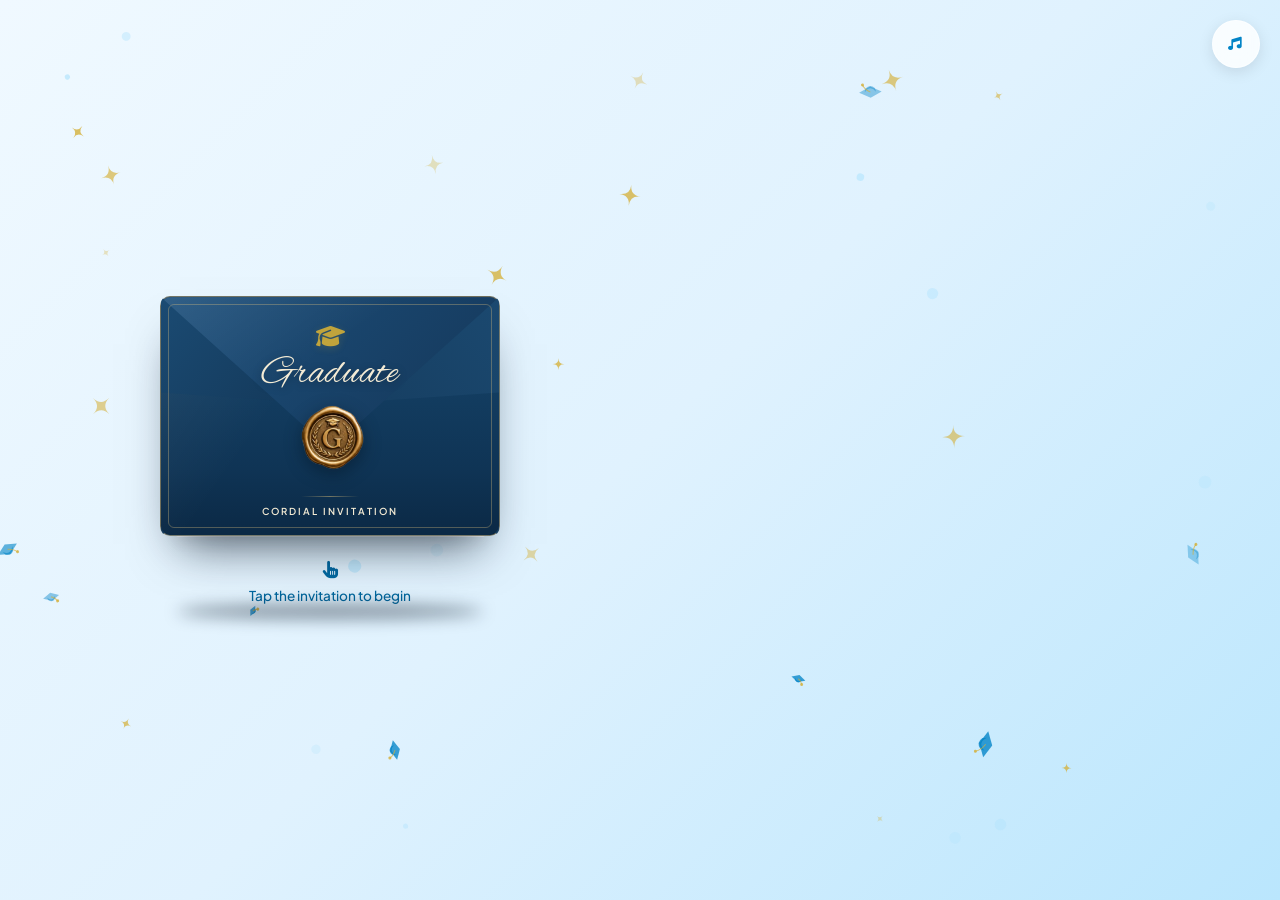
==== commit 813c720b: "cmt" ====
--- a/index.html
+++ b/index.html
@@ -228,6 +228,53 @@
             </div>
           </div>
 
+          <!-- Previous image timeline retained for future reference. -->
+          <div class="timeline-section">
+            <img src="./image/timeline.png" alt="Timeline" />
+          </div>
+
+          <!-- Ceremony Programme -->
+          <!-- <section class="timeline-section graduation-timeline" aria-labelledby="programme-title">
+            <div class="timeline-heading">
+              <span class="timeline-kicker">July 30, 2026</span>
+              <h2 id="programme-title">Ceremony Programme</h2>
+              <div class="timeline-heading-line" aria-hidden="true">
+                <span></span><i class="fa-solid fa-graduation-cap"></i><span></span>
+              </div>
+            </div>
+
+            <ol class="timeline-list">
+              <li class="timeline-item">
+                <time datetime="13:00">13:00 – 13:50</time>
+                <p>Student Check-in</p>
+              </li>
+              <li class="timeline-item">
+                <time datetime="14:00">14:00 – 14:15</time>
+                <p>Delegate Introduction</p>
+              </li>
+              <li class="timeline-item">
+                <time datetime="14:15">14:15 – 14:45</time>
+                <p>Speeches by ULIS and SNHU Representatives</p>
+              </li>
+              <li class="timeline-item">
+                <time datetime="14:45">14:45 – 15:00</time>
+                <p>Certificate Awarding to Individuals with Outstanding Achievements</p>
+              </li>
+              <li class="timeline-item">
+                <time datetime="15:00">15:00 – 15:10</time>
+                <p>Speech by Graduate Representative</p>
+              </li>
+              <li class="timeline-item">
+                <time datetime="15:10">15:10 – 16:10</time>
+                <p>Conferring of Degrees</p>
+              </li>
+              <li class="timeline-item">
+                <time datetime="16:10">16:10 – 16:30</time>
+                <p>Photo Group &amp; Closing Ceremony</p>
+              </li>
+            </ol>
+          </section> -->
+
           <!-- RSVP Section -->
           <div class="rsvp-section">
             <form id="rsvp-form" class="rsvp-form">
@@ -271,8 +318,10 @@
               </div>
 
               <button type="submit" class="submit-btn" id="submit-rsvp">
-                <span>Send RSVP</span>
-                <i class="fa-solid fa-paper-plane"></i>
+                <span class="submit-label">Send RSVP</span>
+                <span class="submit-loading-label" aria-live="polite">Sending your reply</span>
+                <span class="submit-spinner" aria-hidden="true"></span>
+                <i class="fa-solid fa-paper-plane submit-icon" aria-hidden="true"></i>
               </button>
             </form>
 
--- a/styles.css
+++ b/styles.css
@@ -1153,6 +1153,8 @@
 }
 
 .submit-btn {
+  position: relative;
+  overflow: hidden;
   width: 100%;
   background: linear-gradient(135deg,
       var(--color-primary) 0%,
@@ -1170,6 +1172,79 @@
   gap: 10px;
   box-shadow: 0 4px 15px rgba(2, 132, 199, 0.2);
   transition: var(--transition-smooth);
+}
+
+.submit-btn::after {
+  content: "";
+  position: absolute;
+  inset: 0;
+  background: linear-gradient(105deg, transparent 35%, rgba(255, 255, 255, 0.32) 50%, transparent 65%);
+  transform: translateX(-130%);
+  pointer-events: none;
+}
+
+.submit-loading-label,
+.submit-spinner {
+  display: none;
+}
+
+.submit-btn.is-sending {
+  cursor: wait;
+  background: linear-gradient(135deg, #8b0000, #5f0000);
+  box-shadow: 0 6px 18px rgba(139, 0, 0, 0.28);
+}
+
+.submit-btn.is-sending .submit-label {
+  display: none;
+}
+
+.submit-btn.is-sending .submit-loading-label,
+.submit-btn.is-sending .submit-spinner {
+  display: inline-block;
+}
+
+.submit-spinner {
+  width: 16px;
+  height: 16px;
+  border: 2px solid rgba(255, 255, 255, 0.38);
+  border-top-color: #f6d878;
+  border-radius: 50%;
+  animation: rsvp-spin 0.7s linear infinite;
+}
+
+.submit-btn.is-sending .submit-icon {
+  color: #f6d878;
+  animation: rsvp-plane-flight 1.05s ease-in-out infinite;
+}
+
+.submit-btn.is-sending::after {
+  animation: rsvp-button-shine 1.05s ease-in-out infinite;
+}
+
+.submit-btn:disabled {
+  opacity: 1;
+}
+
+@keyframes rsvp-spin {
+  to {
+    transform: rotate(360deg);
+  }
+}
+
+@keyframes rsvp-plane-flight {
+  0%,
+  100% {
+    transform: translate(0, 0) rotate(-8deg);
+  }
+  50% {
+    transform: translate(5px, -3px) rotate(-8deg);
+  }
+}
+
+@keyframes rsvp-button-shine {
+  to {
+    transform: translateX(130%);
+  }
 }
 
 .submit-btn:hover {
@@ -1579,6 +1654,10 @@
       right: 15px;
     }
 
+    .timeline-section img {
+      height: 430px;
+    }
+
     .envelope-stamp {
       position: absolute;
       top: 59%;
@@ -1620,6 +1699,10 @@
         font-size: 0.75rem;
       }
 
+      .timeline-section img {
+        height: 250px;
+      }
+
       .card-container {
         padding: 25px 12px;
       }
@@ -1659,7 +1742,17 @@
 
       /* Logos on extra small mobile */
       .card-logo {
-        height: 28px;
+        height: 350px;
+      }
+
+      .logo-right {
+        right: -112px;
+        top: -77px;
+      }
+
+      .logo-left {
+        right: -116px;
+        top: -60px;
       }
 
       .card-logos {
@@ -1686,4 +1779,174 @@
       }
     }
   }
-}+}
+
+.timeline-section {
+  display: flex;
+  justify-content: center;
+}
+
+.timeline-section img {
+  height: 590px;
+}
+
+/* ========================================================
+   CEREMONY PROGRAMME TIMELINE
+   The original image timeline styles above are intentionally retained.
+   ======================================================== */
+.graduation-timeline {
+  --timeline-wine: #8b0000;
+  --timeline-wine-dark: #570000;
+  --timeline-gold: #d4af37;
+  display: block;
+  margin: 42px 0 34px;
+  padding: 34px 34px 26px;
+  border: 1px solid rgba(139, 0, 0, 0.14);
+  border-radius: 18px;
+  background:
+    radial-gradient(circle at 100% 0, rgba(212, 175, 55, 0.12), transparent 27%),
+    linear-gradient(135deg, rgba(255, 255, 255, 0.9), rgba(255, 250, 241, 0.72));
+  box-shadow: 0 14px 30px rgba(70, 16, 16, 0.08);
+}
+
+.timeline-heading {
+  text-align: center;
+  margin-bottom: 27px;
+}
+
+.timeline-kicker {
+  display: block;
+  color: var(--timeline-wine);
+  font-size: 0.66rem;
+  font-weight: 800;
+  letter-spacing: 2.8px;
+  text-transform: uppercase;
+}
+
+.timeline-heading h2 {
+  margin: 6px 0 9px;
+  color: var(--timeline-wine-dark);
+  font-family: var(--font-heading);
+  font-size: clamp(1.6rem, 5vw, 2.15rem);
+}
+
+.timeline-heading-line {
+  display: flex;
+  align-items: center;
+  justify-content: center;
+  gap: 8px;
+  color: var(--timeline-gold);
+}
+
+.timeline-heading-line span {
+  width: 42px;
+  height: 1px;
+  background: linear-gradient(90deg, transparent, currentColor);
+}
+
+.timeline-heading-line span:last-child {
+  background: linear-gradient(90deg, currentColor, transparent);
+}
+
+.timeline-heading-line i {
+  font-size: 0.78rem;
+}
+
+.timeline-list {
+  position: relative;
+  margin: 0;
+  padding: 0;
+  list-style: none;
+}
+
+.timeline-list::before {
+  content: "";
+  position: absolute;
+  top: 11px;
+  bottom: 11px;
+  left: 113px;
+  width: 1px;
+  background: linear-gradient(
+    to bottom,
+    transparent,
+    rgba(139, 0, 0, 0.28) 5%,
+    rgba(139, 0, 0, 0.28) 95%,
+    transparent
+  );
+}
+
+.timeline-item {
+  position: relative;
+  display: grid;
+  grid-template-columns: 96px 1fr;
+  column-gap: 34px;
+  align-items: center;
+  min-height: 58px;
+  padding: 9px 0;
+}
+
+.timeline-item::before {
+  content: "";
+  position: absolute;
+  top: 50%;
+  left: 109px;
+  width: 9px;
+  height: 9px;
+  border: 2px solid var(--timeline-gold);
+  border-radius: 50%;
+  background: var(--timeline-wine);
+  box-shadow: 0 0 0 4px #fffaf1;
+  transform: translateY(-50%);
+}
+
+.timeline-item time {
+  color: var(--timeline-wine);
+  font-size: 0.7rem;
+  font-weight: 800;
+  letter-spacing: 0.2px;
+  line-height: 1.35;
+  text-align: right;
+}
+
+.timeline-item p {
+  margin: 0;
+  color: #283548;
+  font-size: 0.84rem;
+  font-weight: 600;
+  line-height: 1.5;
+}
+
+.timeline-item:hover::before {
+  background: var(--timeline-gold);
+  box-shadow: 0 0 0 5px rgba(212, 175, 55, 0.17);
+}
+
+@media (max-width: 600px) {
+  .graduation-timeline {
+    margin: 32px 0 26px;
+    padding: 27px 18px 18px;
+    border-radius: 14px;
+  }
+
+  .timeline-list::before {
+    left: 87px;
+  }
+
+  .timeline-item {
+    grid-template-columns: 72px 1fr;
+    column-gap: 27px;
+    min-height: 64px;
+  }
+
+  .timeline-item::before {
+    left: 83px;
+  }
+
+  .timeline-item time {
+    font-size: 0.62rem;
+  }
+
+  .timeline-item p {
+    font-size: 0.76rem;
+  }
+}
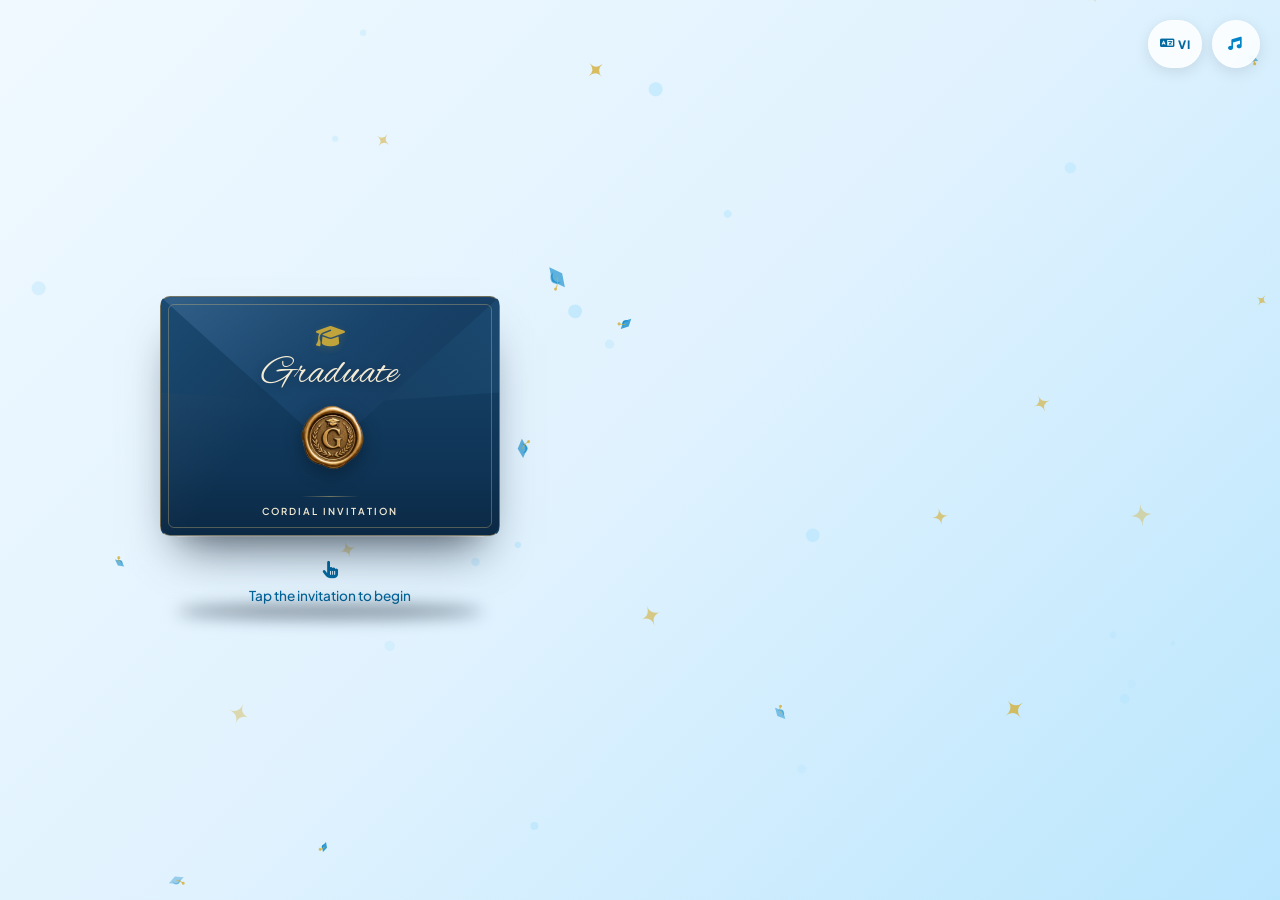
==== commit b1155e1f: "cmt" ====
--- a/index.html
+++ b/index.html
@@ -38,6 +38,11 @@
     </button>
 
     <!-- Main Container -->
+    <button id="language-toggle" class="language-btn" type="button" aria-label="Switch to Vietnamese">
+      <i class="fa-solid fa-language" aria-hidden="true"></i>
+      <span>VI</span>
+    </button>
+
     <main class="app-container">
       <!-- SECTION 1: Interactive Envelope -->
       <section id="envelope-section" class="envelope-wrapper">
@@ -64,12 +69,12 @@
                 <div class="front-logo">
                   <i class="fa-solid fa-graduation-cap gold-accent"></i>
                 </div>
-                <h2 class="front-title">Graduate</h2>
+                <h2 class="front-title" data-i18n="envelopeTitle">Graduate</h2>
                 <!-- <p class="front-subtitle">FOREVER GRATEFUL</p> -->
               </div>
               <div class="front-footer">
                 <div class="front-line"></div>
-                <span class="front-invite">CORDIAL INVITATION </span>
+                <span class="front-invite" data-i18n="cordialInvitation">CORDIAL INVITATION</span>
               </div>
             </div>
 
@@ -80,17 +85,17 @@
                 <div class="cap-icon-wrapper">
                   <i class="fa-solid fa-graduation-cap gold-accent"></i>
                 </div>
-                <h2>INVITATION</h2>
-                <p class="sub-title">Graduation Ceremony</p>
+                <h2 data-i18n="invitation">INVITATION</h2>
+                <p class="sub-title" data-i18n="ceremony">Graduation Ceremony</p>
                 <div class="divider">
                   <span class="dot"></span>
                   <span class="line"></span>
                   <span class="dot"></span>
                 </div>
-                <p class="invitee-text">
+                <p class="invitee-text" data-i18n="miniInvite">
                   Please join me in celebrating my graduation.
                 </p>
-                <button class="open-card-btn" id="trigger-open-btn">
+                <button class="open-card-btn" id="trigger-open-btn" data-i18n="openEnvelope">
                   Open Envelope
                 </button>
               </div>
@@ -100,7 +105,7 @@
           <div class="envelope-shadow"></div>
           <div class="click-instruction">
             <i class="fa-solid fa-hand-pointer"></i>
-            <span>Tap the invitation to begin </span>
+            <span data-i18n="tapToBegin">Tap the invitation to begin</span>
           </div>
         </div>
       </section>
@@ -144,9 +149,9 @@
 
           <!-- Invitation Header -->
           <header class="card-header">
-            <div class="badge">GRADUATION</div>
-            <h1 class="main-heading">Graduation Ceremony</h1>
-            <p class="graduation-year">Class of 2026</p>
+            <div class="badge" data-i18n="graduation">GRADUATION</div>
+            <h1 class="main-heading" data-i18n="ceremony">Graduation Ceremony</h1>
+            <p class="graduation-year" data-i18n="classYear">Class of 2026</p>
             <div class="ornament">
               <i class="fa-solid fa-leaf left-leaf"></i>
               <i class="fa-solid fa-graduation-cap cap-center"></i>
@@ -156,14 +161,14 @@
 
           <!-- Graduate Info -->
           <div class="graduate-info">
-            <p class="invite-label">
+            <p class="invite-label" data-i18n="inviteLabel">
               You are cordially invited to celebrate the graduation of
             </p>
             <h2 class="graduate-name">Nguyễn Minh Huyền</h2>
-            <p class="degree-title">
+            <p class="degree-title" data-i18n="degreeTitle">
               Bachelor of Science Economics and Finance
             </p>
-            <p class="university-name">
+            <p class="university-name" data-i18n="universityName">
               University of Languages and International Studies, Vietnam
               National University, Hanoi
             </p>
@@ -175,9 +180,9 @@
               <div class="icon-circle">
                 <i class="fa-regular fa-calendar-days"></i>
               </div>
-              <h3>Date & Time</h3>
-              <p class="highlight-text">01:00 <small>PM</small> | Thursday</p>
-              <p class="date-detail">July 30, 2026</p>
+              <h3 data-i18n="dateTime">Date & Time</h3>
+              <p class="highlight-text" data-i18n="eventTime">04:30 PM | Thursday</p>
+              <p class="date-detail" data-i18n="eventDate">July 30, 2026</p>
             </div>
 
             <div class="detail-divider"></div>
@@ -186,9 +191,9 @@
               <div class="icon-circle">
                 <i class="fa-solid fa-location-dot"></i>
               </div>
-              <h3>Location</h3>
-              <p class="highlight-text">Nguyen Van Dao Hall</p>
-              <p class="venue-detail">
+              <h3 data-i18n="location">Location</h3>
+              <p class="highlight-text" data-i18n="venueName">Nguyen Van Dao Hall</p>
+              <p class="venue-detail" data-i18n="venueAddress">
                 144 Xuan Thuy Street, Cau Giay District, Hanoi
               </p>
               <a
@@ -197,33 +202,33 @@
                 rel="noopener noreferrer"
                 class="map-link"
               >
-                <i class="fa-solid fa-map-location-dot"></i> View Map
+                <i class="fa-solid fa-map-location-dot"></i> <span data-i18n="viewMap">View Map</span>
               </a>
             </div>
           </div>
 
           <!-- Countdown Timer -->
           <div class="countdown-container">
-            <h3>Event Countdown</h3>
+            <h3 data-i18n="countdown">Event Countdown</h3>
             <div class="timer" id="countdown-timer">
               <div class="timer-segment">
                 <span class="number" id="days">00</span>
-                <span class="label">Days</span>
+                <span class="label" data-i18n="days">Days</span>
               </div>
               <div class="timer-colon">:</div>
               <div class="timer-segment">
                 <span class="number" id="hours">03</span>
-                <span class="label">Hours</span>
+                <span class="label" data-i18n="hours">Hours</span>
               </div>
               <div class="timer-colon">:</div>
               <div class="timer-segment">
                 <span class="number" id="minutes">00</span>
-                <span class="label">Minutes</span>
+                <span class="label" data-i18n="minutes">Minutes</span>
               </div>
               <div class="timer-colon">:</div>
               <div class="timer-segment">
                 <span class="number" id="seconds">00</span>
-                <span class="label">Seconds</span>
+                <span class="label" data-i18n="seconds">Seconds</span>
               </div>
             </div>
           </div>
@@ -280,7 +285,7 @@
             <form id="rsvp-form" class="rsvp-form">
               <div class="form-group">
                 <label for="guest-name"
-                  >Full Name <span class="required">*</span></label
+                  ><span data-i18n="fullName">Full Name</span> <span class="required">*</span></label
                 >
                 <input
                   type="text"
@@ -288,38 +293,40 @@
                   name="name"
                   required
                   placeholder="Enter your full name..."
+                  data-i18n-placeholder="namePlaceholder"
                 />
               </div>
 
               <div class="form-group radio-group">
-                <label>Will you be attending?</label>
+                <label data-i18n="attendanceQuestion">Will you be attending?</label>
                 <div class="radio-options">
                   <label class="radio-label">
                     <input type="radio" name="attendance" value="yes" checked />
                     <span class="custom-radio"></span>
-                    Yes, I will be delighted to attend.
+                    <span data-i18n="attendingYes">Yes, I will be delighted to attend.</span>
                   </label>
                   <label class="radio-label">
                     <input type="radio" name="attendance" value="no" />
                     <span class="custom-radio"></span>
-                    Regretfully, I am unable to attend :( .
+                    <span data-i18n="attendingNo">Regretfully, I am unable to attend :( .</span>
                   </label>
                 </div>
               </div>
 
               <div class="form-group">
-                <label for="guest-wish">Message for the Graduate</label>
+                <label for="guest-wish" data-i18n="messageLabel">Message for the Graduate</label>
                 <textarea
                   id="guest-wish"
                   name="wish"
                   rows="3"
                   placeholder="Share your congratulations and best wishes..."
+                  data-i18n-placeholder="messagePlaceholder"
                 ></textarea>
               </div>
 
               <button type="submit" class="submit-btn" id="submit-rsvp">
-                <span class="submit-label">Send RSVP</span>
-                <span class="submit-loading-label" aria-live="polite">Sending your reply</span>
+                <span class="submit-label" data-i18n="sendRsvp">Send RSVP</span>
+                <span class="submit-loading-label" aria-live="polite" data-i18n="sendingReply">Sending your reply</span>
                 <span class="submit-spinner" aria-hidden="true"></span>
                 <i class="fa-solid fa-paper-plane submit-icon" aria-hidden="true"></i>
               </button>
@@ -331,9 +338,9 @@
                 <div class="success-icon">
                   <i class="fa-solid fa-check"></i>
                 </div>
-                <h3>Submission Successful!</h3>
-                <p>Thank you for your RSVP and your lovely wishes.</p>
-                <button id="close-success-btn" class="close-success-btn">
+                <h3 data-i18n="submissionSuccess">Submission Successful!</h3>
+                <p data-i18n="successMessage">Thank you for your RSVP and your lovely wishes.</p>
+                <button id="close-success-btn" class="close-success-btn" data-i18n="close">
                   Close
                 </button>
               </div>
@@ -343,15 +350,15 @@
           <!-- Guestbook / Wish Board -->
           <div class="guestbook-section">
             <div class="section-title">
-              <h2>Messages of Congratulations</h2>
-              <p>Heartfelt messages from family and friends.</p>
+              <h2 data-i18n="guestbookTitle">Messages of Congratulations</h2>
+              <p data-i18n="guestbookSubtitle">Heartfelt messages from family and friends.</p>
             </div>
 
             <div class="wishes-list" id="wishes-list">
               <!-- Loaded dynamically via JS -->
               <div class="wish-item empty-state">
                 <p>
-                  No messages yet. Be the first to leave your congratulations!
+                  <span data-i18n="emptyWishes">No messages yet. Be the first to leave your congratulations!</span>
                 </p>
               </div>
             </div>
@@ -359,7 +366,7 @@
 
           <!-- Footer Decorator -->
           <footer class="card-footer">
-            <p>We look forward to celebrating with you.</p>
+            <p data-i18n="footerWelcome">We look forward to celebrating with you.</p>
             <p class="footer-sign">Nguyen Minh Huyen & Family</p>
             <div class="card-bottom-decorator">
               <svg viewBox="0 0 100 10" class="gold-svg">
@@ -381,7 +388,7 @@
           id="back-to-envelope"
           aria-label="Xem lại bao thư"
         >
-          <i class="fa-solid fa-envelope-open"></i> Open Envelope
+          <i class="fa-solid fa-envelope-open"></i> <span data-i18n="backToEnvelope">Open Envelope</span>
         </button>
       </section>
     </main>
--- a/styles.css
+++ b/styles.css
@@ -106,6 +106,39 @@
   box-shadow: 0 6px 20px rgba(2, 132, 199, 0.2);
 }
 
+.language-btn {
+  position: fixed;
+  top: 20px;
+  right: 78px;
+  z-index: 100;
+  min-width: 48px;
+  height: 48px;
+  padding: 0 11px;
+  display: flex;
+  align-items: center;
+  justify-content: center;
+  gap: 4px;
+  border: 1px solid var(--color-glass-border);
+  border-radius: 24px;
+  background: var(--color-card-bg);
+  color: var(--color-primary-dark);
+  backdrop-filter: blur(8px);
+  cursor: pointer;
+  box-shadow: 0 4px 15px rgba(0, 0, 0, 0.1);
+  font-family: var(--font-body);
+  font-size: 0.72rem;
+  font-weight: 800;
+  letter-spacing: 0.4px;
+  transition: var(--transition-smooth);
+}
+
+.language-btn:hover {
+  color: #8b0000;
+  border-color: rgba(139, 0, 0, 0.25);
+  transform: translateY(-2px);
+  box-shadow: 0 6px 20px rgba(139, 0, 0, 0.16);
+}
+
 .music-wave {
   display: flex;
   align-items: flex-end;
@@ -1232,10 +1265,12 @@
 }
 
 @keyframes rsvp-plane-flight {
+
   0%,
   100% {
     transform: translate(0, 0) rotate(-8deg);
   }
+
   50% {
     transform: translate(5px, -3px) rotate(-8deg);
   }
@@ -1655,7 +1690,7 @@
     }
 
     .timeline-section img {
-      height: 430px;
+      height: 430px !important;
     }
 
     .envelope-stamp {
@@ -1700,7 +1735,7 @@
       }
 
       .timeline-section img {
-        height: 250px;
+        height: 250px !important;
       }
 
       .card-container {
@@ -1866,13 +1901,11 @@
   bottom: 11px;
   left: 113px;
   width: 1px;
-  background: linear-gradient(
-    to bottom,
-    transparent,
-    rgba(139, 0, 0, 0.28) 5%,
-    rgba(139, 0, 0, 0.28) 95%,
-    transparent
-  );
+  background: linear-gradient(to bottom,
+      transparent,
+      rgba(139, 0, 0, 0.28) 5%,
+      rgba(139, 0, 0, 0.28) 95%,
+      transparent);
 }
 
 .timeline-item {
